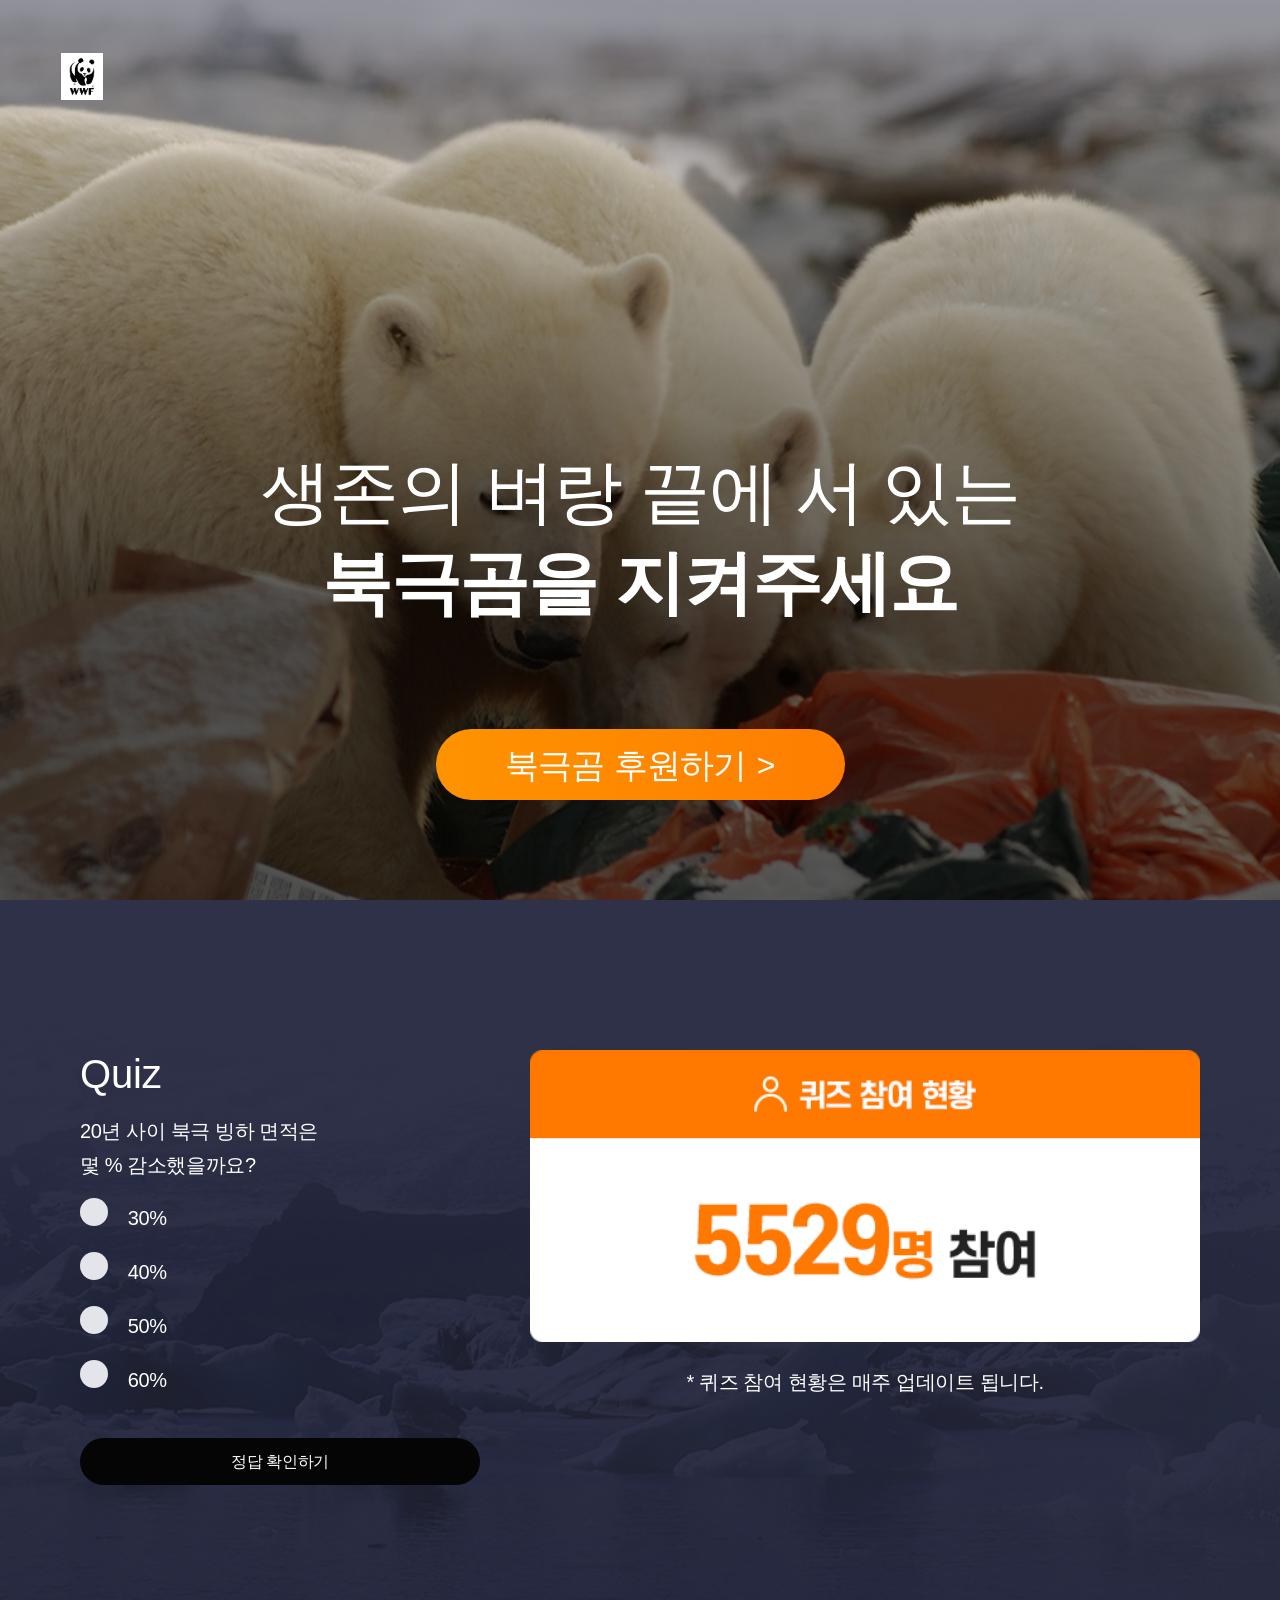
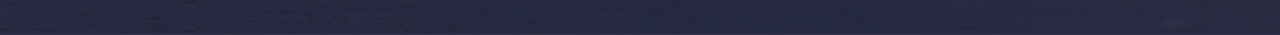
==== index.html @ 4795fdc3 "2행 작업중" ====
<!DOCTYPE html>
<html lang="ko">
<head>
    <meta charset="UTF-8">
    <meta name="viewport" content="width=device-width, initial-scale=1.0">
    <meta name="description" content="">
    <meta name="keywords" content="">
    <title>WWF | 북극곰 보호 캠페인</title>
    <link rel="shortcut icon" href="./images/polar-bear.png" type="image/x-icon">
    <link rel="stylesheet" href="./styles/reset.css">
    <link rel="stylesheet" href="./styles/common.css">
    <link rel="stylesheet" href="./styles/index.css">
    <link rel="stylesheet" href="./styles/responsive.css">
</head>
<body>
    <div id="wrap">
        <!-- 1행 캠페인 표지 -->
        <section class="container intro">
            <p class="logo"><img src="./images/logo.jpg" alt="wwf"></p>
            <h1><span>생존의 벼랑 끝에 서 있는</span><span>북극곰을 지켜주세요</span></h1>
            <a href="#" class="sponsor_btn"><em>북극곰 후원하기</em><!-- a::after --></a>
        </section>
        <!-- 2행 퀴즈 -->
        <div class="container quiz_bg">
            <section class="contents quiz">
                <div class="quiz_list">
                    <h1>Quiz</h1>
                    <h2><span>20년 사이 북극 빙하 면적은</span><span>몇 % 감소했을까요?</span></h2>
                    <form action="#" method="get" id="quiz_form">
                        <ul>
                            <li>
                                <input type="radio" name="quiz_group" id="q30" value="q30">
                                <label for="q30">30%</label>
                            </li>
                            <li>
                                <input type="radio" name="quiz_group" id="q40" value="q40">
                                <label for="q40">40%</label>
                            </li>
                            <li>
                                <input type="radio" name="quiz_group" id="q50" value="q50">
                                <label for="q50">50%</label>
                            </li>
                            <li>
                                <input type="radio" name="quiz_group" id="q60" value="q60">
                                <label for="q60">60%</label>
                            </li>
                        </ul>
                        <button type="button" class="answer_btn">정답 확인하기</button>
                    </form>
                </div>
                <div class="quiz_status">
                    <img src="./images/quiz_contents.png" alt="">
                    <p>* 퀴즈 참여 현황은 매주 업데이트 됩니다.</p>
                </div>
            </section>
        </div>
        <!-- 3행 영상 -->
        <!-- 4행 50감소 -->
        <!-- 5행 인류재앙 -->
        <!-- 6행 빙하위기 -->
        <!-- 7행 wwf단체소개 -->
        <!-- 8행 활동내역 -->
        <!-- 9행 선물정보 -->
        <!-- 10행 안내 -->
    </div>
</body>
</html>
---- styles/common.css ----
/* 공통 common.css */
#wrap {}
#wrap * {transition:all 0.3s;}
#wrap .container {min-width:320px;}
#wrap .container .contents {max-width: 1250px; margin:0 auto;}
/* mobile design - .sponsor_btn */
#wrap .container .sponsor_btn {
    width:164px; height: 41px;
    margin: 0 auto;
    border-radius: 37.5px;
    background: linear-gradient(90deg,#FE9300,#FF7300,#ffef0e);
    background-size: 300%, 100%;
    display: flex; flex-flow: row nowrap;
    gap:10px;
    justify-content: center; align-items: center;
    transition: background-position 0.5s;
}
#wrap .container .sponsor_btn:hover {
    background-position-x: -50%;
}
#wrap .container .sponsor_btn::after {
    content:'>'; display: block;
    color:#fff; font-size:0.75rem;
    transition: font-weight 0.5s, color 0.5s;
}
#wrap .container .sponsor_btn em {
    color:#fff; font-weight: 500;
    transition: color 0.3s;
}
#wrap .container .sponsor_btn:hover::after {
    color:#000;
    font-weight: 600;
    animation:x4 0.4s linear alternate infinite;
}
#wrap .container .sponsor_btn:hover em {color:#000;}
@keyframes x4 {
    0% {transform: translateX(0);}
    100% {transform: translateX(4px);}
}
---- styles/index.css ----
/* ====================================== 1행 캠페인 표지(m) */
#wrap .intro {
    /* 북극곰 배경 bg1.png */
    /* background:url(../images/bg1.png); */
    padding:100px 15px;
    background-image: url(../images/bg1.png);
    background-size: auto 130%;
    background-position: center bottom;
    position: relative;
    /* 배경이미지 속성 사용 시 다른 background-로 시작하는 배경추가속성도 생각 */
}
#wrap .intro > * {position: relative; z-index:100;}
#wrap .intro::after {
    content:''; display: block;
    background: linear-gradient(transparent,#000 69%);
    opacity: 0.6;
    /* 겹침효과 */
    width:100%; height:100%;
    position: absolute; left:0; top:0;
    z-index:90;
}
#wrap .intro .logo {
    width:24px; /* w,h 중 한가지값만 설정 (나머지는 자동비율) */
    position: fixed; left: 21px; top: 18px;
}
#wrap .intro .logo img {width:100%;} /* 이미지 w100%설정, 부모크기, 위치 따라 작성 */
#wrap .intro h1 {text-align: center; margin-bottom: 50px;}
#wrap .intro h1 span {
    display: block;
    font-size:1.88rem; font-weight: 600;
    line-height: 130%;
    color:#fff;
}
#wrap .intro h1 span:nth-child(1) {}
#wrap .intro h1 span:nth-child(2) {}
#wrap .intro .sponsor_btn {}
/* ====================================== 2행 퀴즈 */
#wrap .quiz_bg {
    background-image:url(../images/quiz_bg.png);
    background-size: cover; background-position: center;
    padding: 70px;}
#wrap .quiz_bg .quiz {
    display: flex; flex-flow: column nowrap; /* t, d column -> row */
    gap:50px;
}
#wrap .quiz_bg .quiz .quiz_list {}
#wrap .quiz_bg .quiz .quiz_list > * {margin-bottom: 16px;}
#wrap .quiz_bg .quiz .quiz_list h1 {
    line-height: 1.2;
    font-size: 1.5rem;
    letter-spacing: -0.01rem;
    font-weight: 500;
    color:#fff;
    font-family: 'Noto Sans KR', sans-serif; /* 단독 글꼴일 경우 */
}
#wrap .quiz_bg .quiz .quiz_list h2 {}
#wrap .quiz_bg .quiz .quiz_list h2 span {display: block;color:#fff;line-height: 1.7;}
#wrap .quiz_bg .quiz .quiz_list h2 span:nth-child(1) {}
#wrap .quiz_bg .quiz .quiz_list h2 span:nth-child(2) {}
#wrap .quiz_bg .quiz .quiz_list #quiz_form {/* background-color: yellowgreen; */ margin:0;}
#wrap .quiz_bg .quiz .quiz_list #quiz_form ul {margin-bottom: 16px;}
#wrap .quiz_bg .quiz .quiz_list #quiz_form ul li {margin-bottom: 16px; position: relative; }
#wrap .quiz_bg .quiz .quiz_list #quiz_form ul li:last-child {margin:0;}
#wrap .quiz_bg .quiz .quiz_list #quiz_form ul li input {display: none;}
#wrap .quiz_bg .quiz .quiz_list #quiz_form ul li input:checked + label {
    background-image: url(../images/chk_on.svg);
}
#wrap .quiz_bg .quiz .quiz_list #quiz_form ul li label {
    color:#fff; font-size: 0.88rem;
    background-image: url(../images/chk_off.svg);
    background-size: 16px; background-repeat: no-repeat;
    padding-left: 47.75px;
}
#wrap .quiz_bg .quiz .quiz_list #quiz_form ul li:hover label {color:#ff7300;}
#wrap .quiz_bg .quiz .quiz_list #quiz_form ul li:hover::after {
    content: ''; display: block; position:absolute; left:0; bottom:-8px;
    width:50%; height:2px; background: linear-gradient(90deg, #ff7300, transparent);
}
#wrap .quiz_bg .quiz .quiz_list #quiz_form .answer_btn {
    background: #050505;
    width:100%; height:47px;
    border-radius: 50px;
    padding: 10px 0;
    color:#fff;line-height: 1.7;
    transition: background 0.5s;
}
#wrap .quiz_bg .quiz .quiz_list #quiz_form .answer_btn:hover {
    background: #8a1e1e;
}
#wrap .quiz_bg .quiz .quiz_status {}
#wrap .quiz_bg .quiz .quiz_status img {width:100%;}
#wrap .quiz_bg .quiz .quiz_status p {color:#fff;line-height: 1.7;font-size: 1.25rem; text-align: center; margin: 20px 0 0;}
---- styles/responsive.css ----
/* 반응형조건 responsive */
/* m(320~) -> t(1024~) -> d(1250~) */
@media screen and (min-width:550px) {
    /* ---------------------------------------------- 2행 퀴즈 */
    #wrap .quiz_bg .quiz {flex-flow: row nowrap;}
    /* #wrap .quiz_bg .quiz > * {flex:1;} */
    #wrap .quiz_bg .quiz .quiz_list {width:200px;}
    #wrap .quiz_bg .quiz .quiz_status {flex:1;}
    #wrap .quiz_bg .quiz .quiz_list h2 span {display: inline-block;}
    #wrap .quiz_bg .quiz .quiz_list h2 span:nth-child(1) {margin-right: 7px;}
}
@media screen and (min-width:860px) {
    #wrap .intro {padding: 300px 0 100px;}
} /* 860~1023 */

@media screen and (min-width:1024px) {
    #wrap .intro {padding: 410px 0 100px;}
    #wrap .intro .logo {width:32px; left:36px; top:30px;}
    #wrap .intro h1 {margin-bottom: 100px;}
    #wrap .intro h1 span {font-size: 3.13rem;}
    #wrap .container .sponsor_btn {width:238px; height: 60px;}
    #wrap .container .sponsor_btn em {font-size: 1.38rem;}
    #wrap .container .sponsor_btn::after {font-size:1rem;}
    /* ---------------------------------------------- 2행 퀴즈 */
    #wrap .quiz_bg .quiz .quiz_list {width:400px;}
    #wrap .quiz_bg {padding:150px 80px;}
    #wrap .quiz_bg .quiz .quiz_list h1 {font-size: 2.5rem;}
    #wrap .quiz_bg .quiz .quiz_list h2 span {font-size: 1.25rem;}
    #wrap .quiz_bg .quiz .quiz_list #quiz_form ul {margin:0 0 37.83px;}
    #wrap .quiz_bg .quiz .quiz_list #quiz_form ul li {margin-bottom: 14px;}
    #wrap .quiz_bg .quiz .quiz_list #quiz_form ul li label {font-size: 1.25rem; background-size: 28px; display: block; line-height: 2;}
} /* 1024~1250 */
@media screen and (min-width:1250px) {
    #wrap .intro {padding:447px 0 100px;}
    #wrap .intro .logo {width:42px; left:61px; top:53px;}
    #wrap .intro h1 span {font-size: 4.38rem;}
    #wrap .intro h1 span:nth-child(1) {font-weight: 400;}
    #wrap .intro h1 span:nth-child(2) {font-weight: 700;}
    #wrap .container .sponsor_btn {width:409px; height: 71px;}
    #wrap .container .sponsor_btn em {font-size: 2.13rem;}
    #wrap .container .sponsor_btn::after {font-size:2rem;}
        /* ---------------------------------------------- 2행 퀴즈 */
}
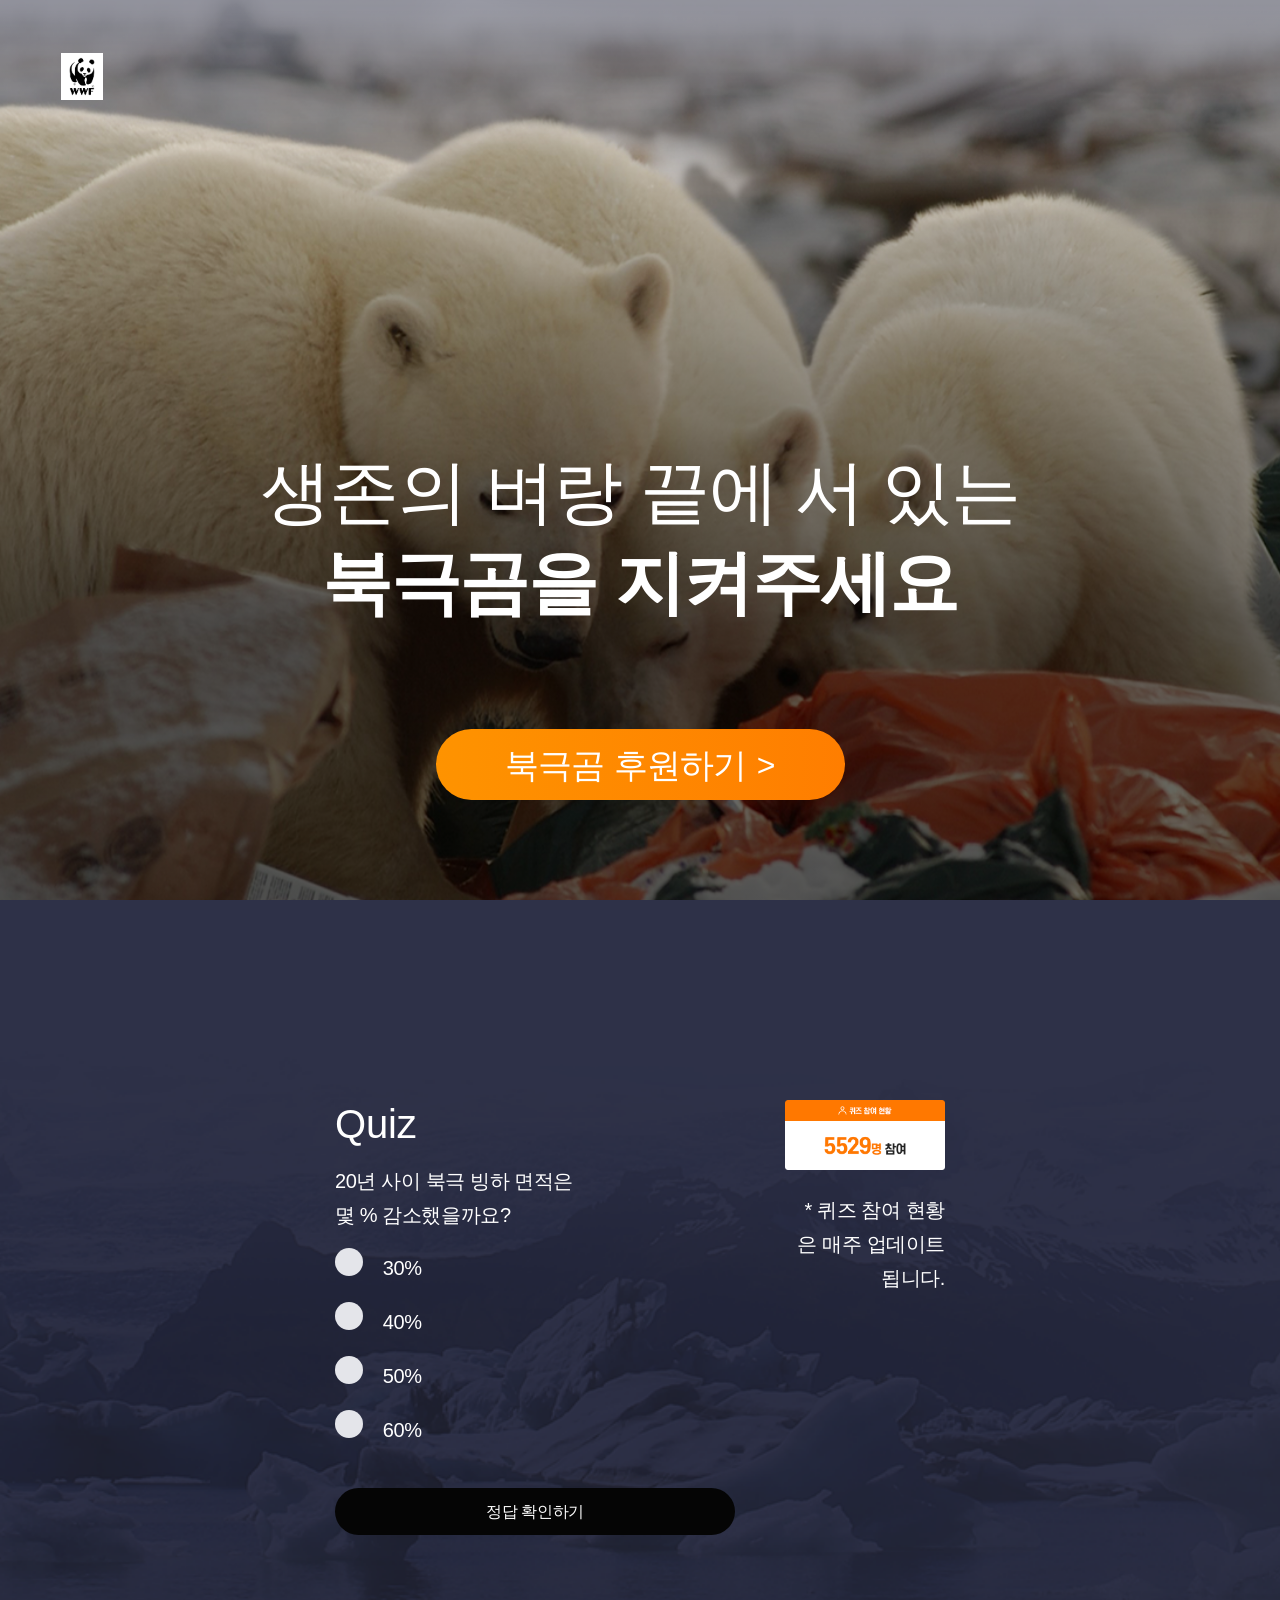
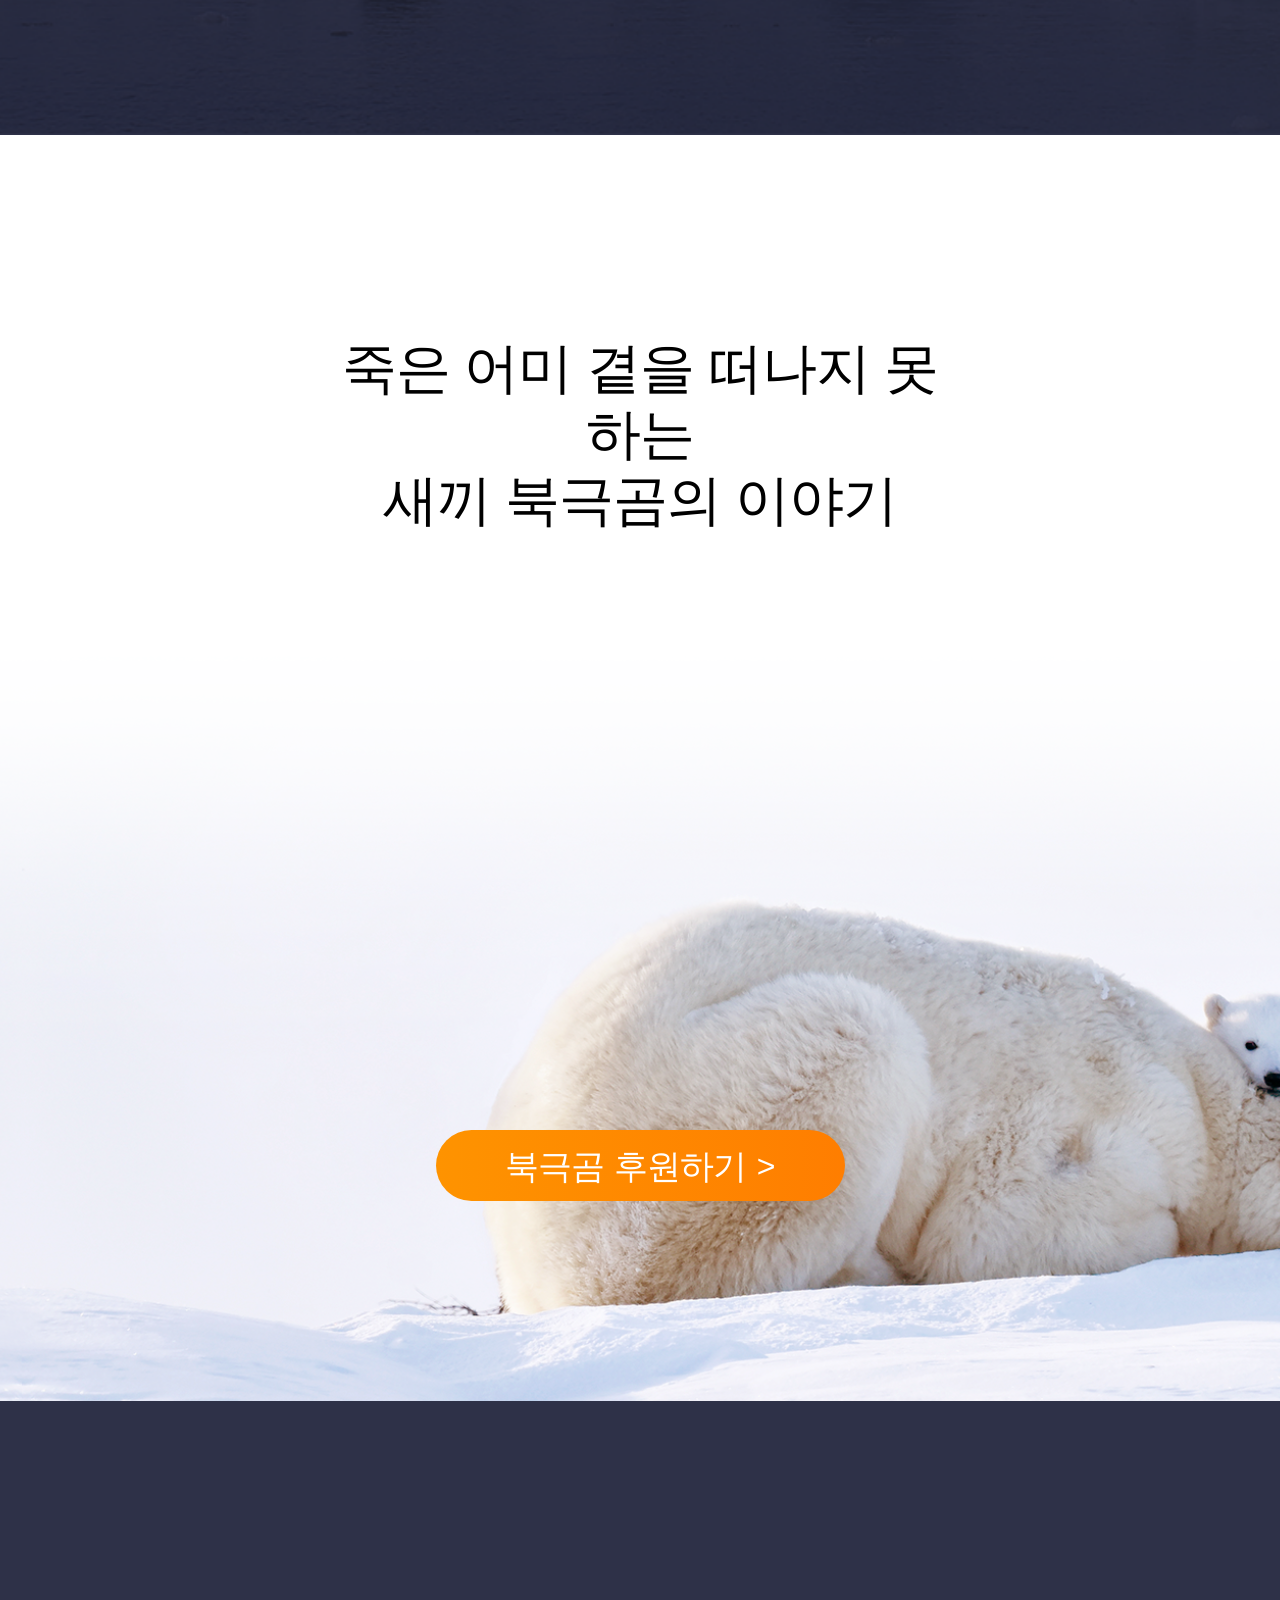
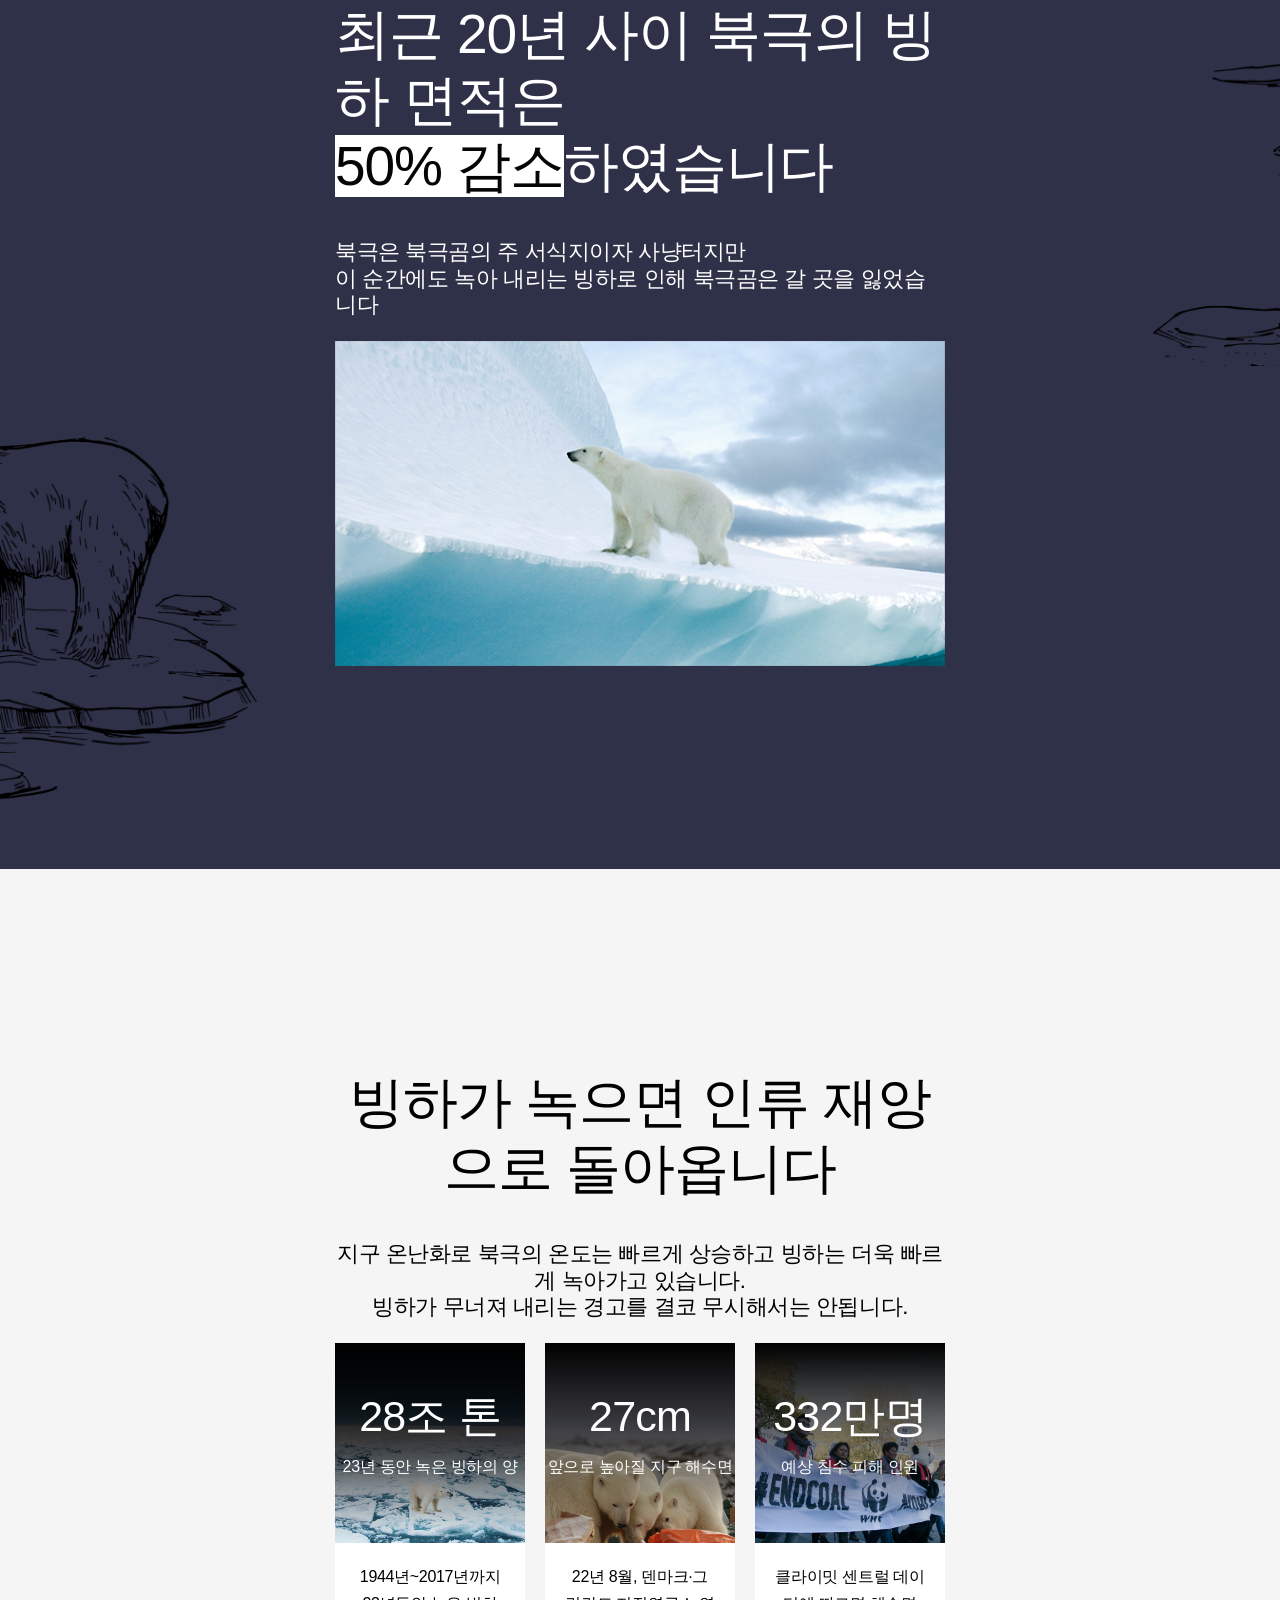
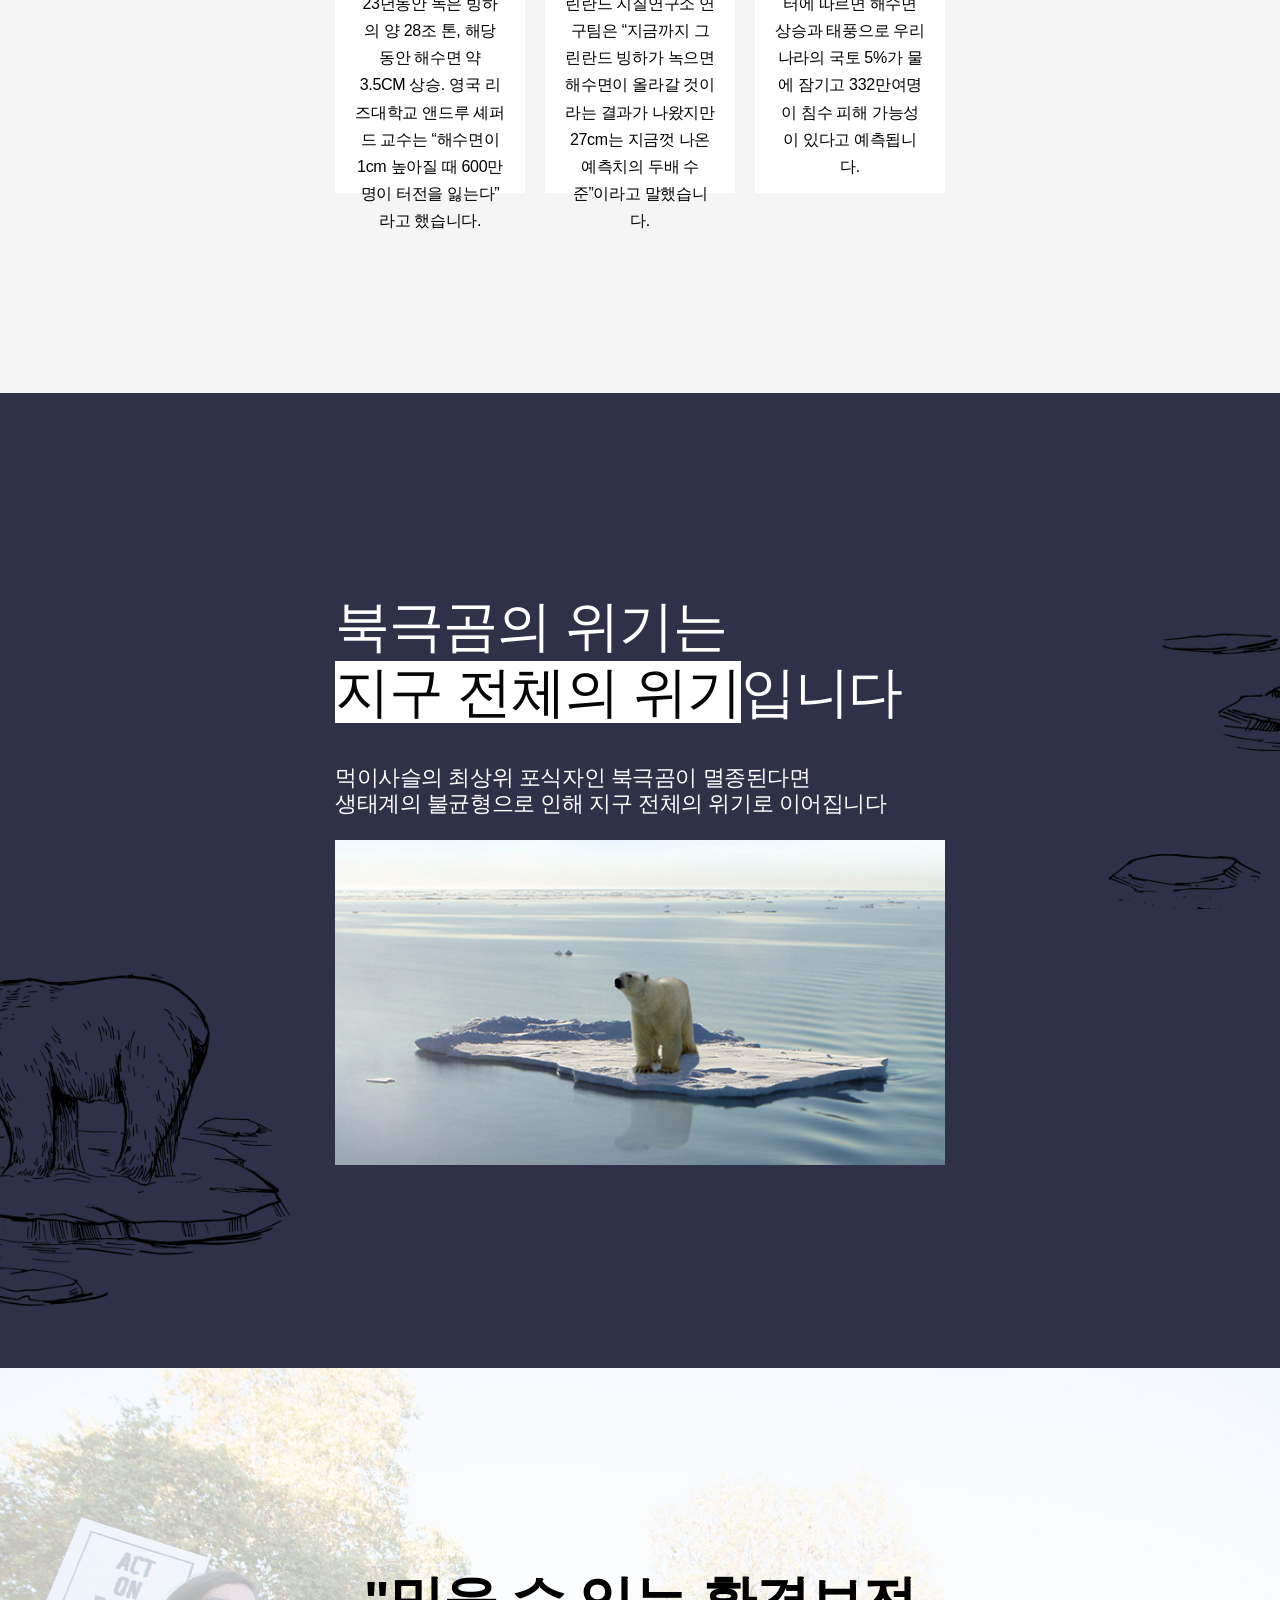
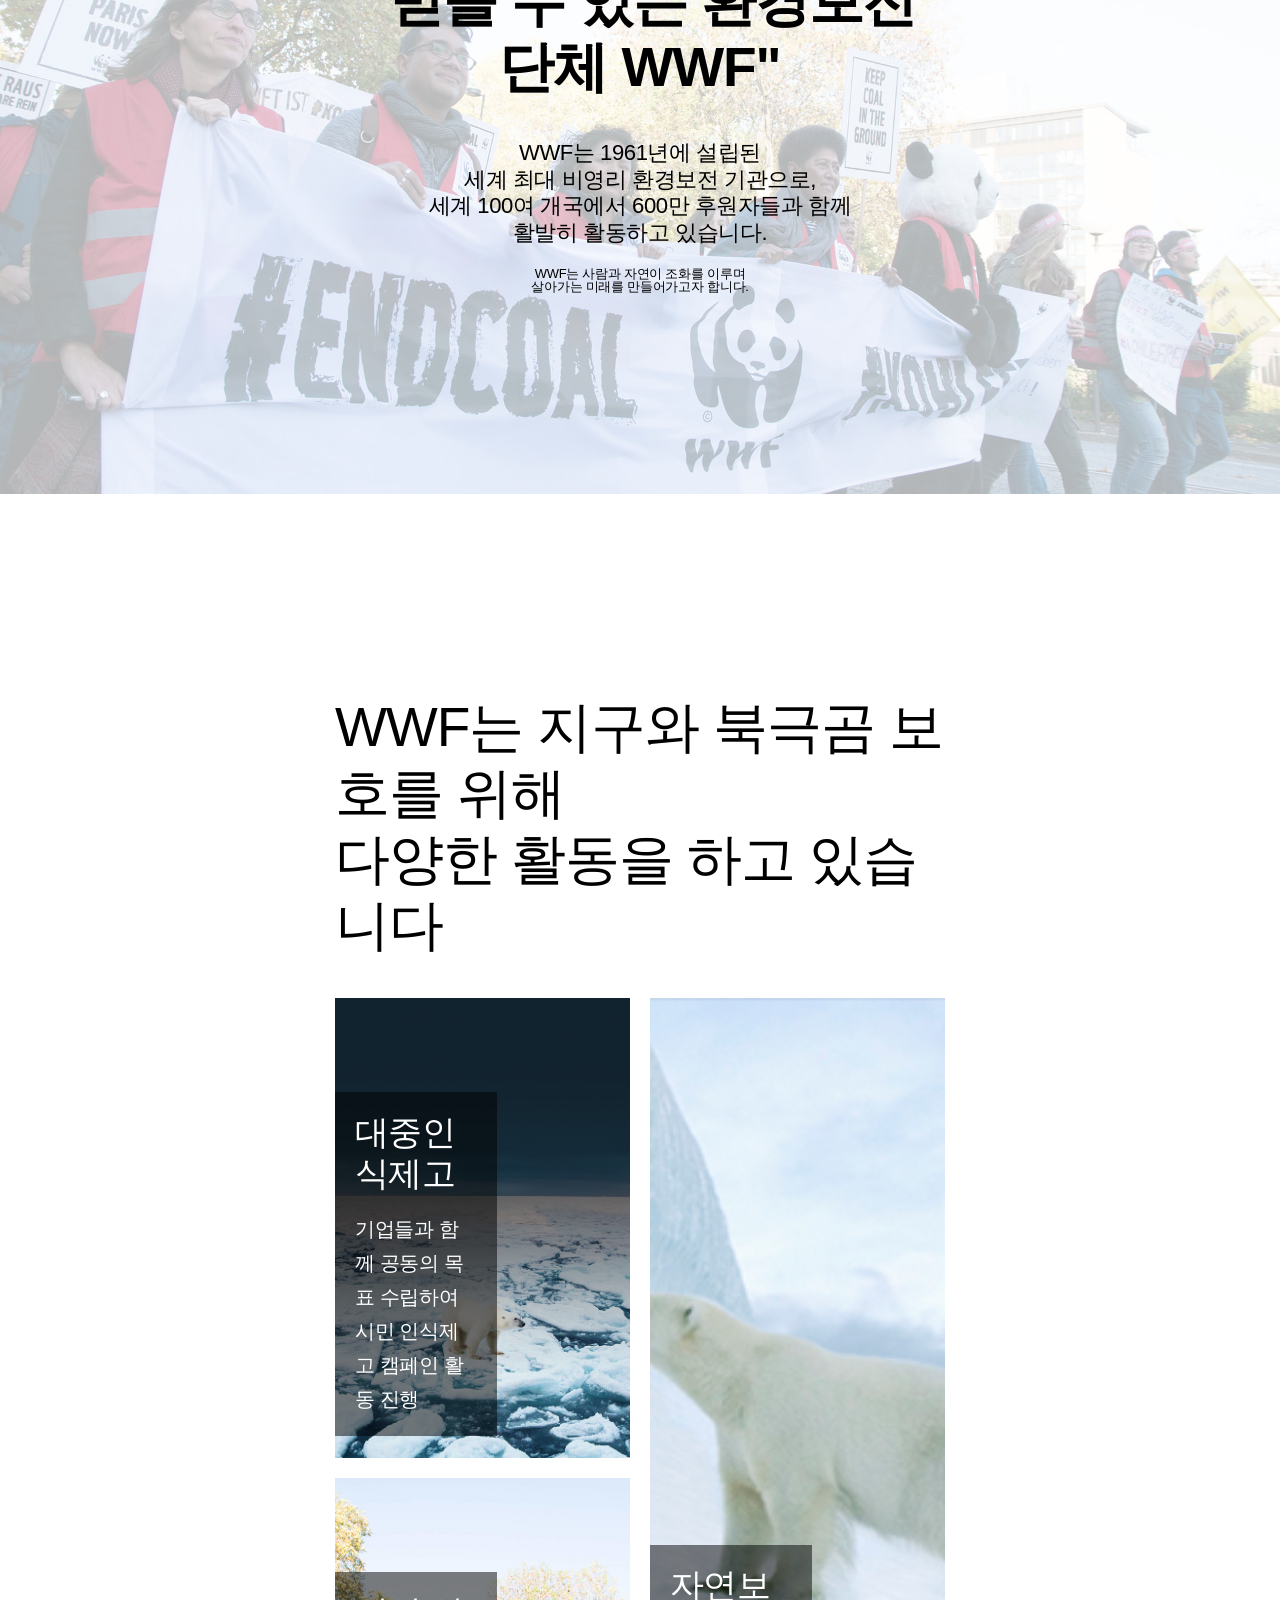
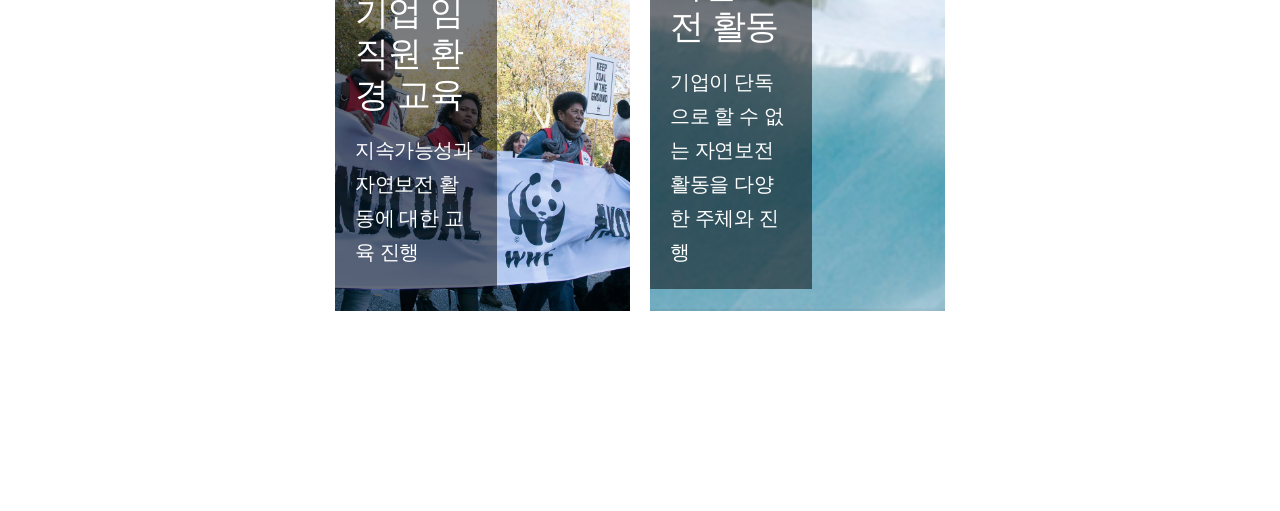
==== commit f7206f02: "8행까지 작업" ====
--- a/index.html
+++ b/index.html
@@ -55,11 +55,101 @@
             </section>
         </div>
         <!-- 3행 영상 -->
+        <div class="container video_bg">
+            <div class="contents video">
+                <h1>죽은 어미 곁을 떠나지 못하는<br>새끼 북극곰의 이야기</h1>
+                <iframe src="https://www.youtube.com/embed/u9V5MBqhLRc" title="기후변화를 막고 녹아내리는 북극에서 북극곰을 지켜주세요!" frameborder="0" allow="accelerometer; autoplay; clipboard-write; encrypted-media; gyroscope; picture-in-picture; web-share" referrerpolicy="strict-origin-when-cross-origin" allowfullscreen></iframe>
+                <a href="#" class="sponsor_btn"><em>북극곰 후원하기</em></a>
+
+            </div>
+        </div>
         <!-- 4행 50감소 -->
+        <div class="container reduction_bg">
+            <div class="contents reduction">
+                <h1>최근 20년 사이 북극의 빙하 면적은<br><span class="highlight">50% 감소</span>하였습니다</h1>
+                <p>북극은 북극곰의 주 서식지이자 사냥터지만<br>이 순간에도 녹아 내리는 빙하로 인해 북극곰은 갈 곳을 잃었습니다</p>
+                <p><img src="./images/reduction_50.png" alt=""></p>
+            </div>
+        </div>
         <!-- 5행 인류재앙 -->
+        <div class="container humanity_bg">
+            <div class="contents humanity">
+                <h1>빙하가 녹으면 인류 재앙으로 돌아옵니다</h1>
+                <p>지구 온난화로 북극의 온도는 빠르게 상승하고 빙하는 더욱 빠르게 녹아가고 있습니다.<br>빙하가 무너져 내리는 경고를 결코 무시해서는 안됩니다.</p>
+                <ul class="list">
+                    <li>
+                        <dl>
+                            <dt>28조 톤</dt>
+                            <dd>23년 동안 녹은 빙하의 양</dd>
+                        </dl>
+                        <div class="txt">
+                            <p>1944년~2017년까지 23년동안 녹은 빙하의 양 28조 톤, 해당 동안 해수면 약 3.5CM 상승. 영국 리즈대학교 앤드루 셰퍼드 교수는 “해수면이 1cm 높아질 때 600만명이 터전을 잃는다” 라고 했습니다.</p>
+                        </div>
+                    </li>
+                    <li>
+                        <dl>
+                            <dt>27cm</dt>
+                            <dd>앞으로 높아질 지구 해수면</dd>
+                        </dl>
+                        <div class="txt">
+                            <p>22년 8월, 덴마크·그린란드 지질연구소 연구팀은 “지금까지 그린란드 빙하가 녹으면 해수면이 올라갈 것이라는 결과가 나왔지만 27cm는 지금껏 나온 예측치의 두배 수준”이라고 말했습니다.</p>
+                        </div>
+                    </li>
+                    <li>
+                        <dl>
+                            <dt>332만명</dt>
+                            <dd>예상 침수 피해 인원</dd>
+                        </dl>
+                        <div class="txt">
+                            <p>클라이밋 센트럴 데이터에 따르면 해수면 상승과 태풍으로 우리나라의 국토 5%가 물에 잠기고 332만여명이 침수 피해 가능성이 있다고 예측됩니다.</p>
+                        </div>
+                    </li>
+                </ul>
+            </div>
+        </div>
         <!-- 6행 빙하위기 -->
+        <div class="container crisis_bg">
+            <div class="contents crisis">
+                <h1>북극곰의 위기는<br><span class="highlight">지구 전체의 위기</span>입니다</h1>
+                <p>먹이사슬의 최상위 포식자인 북극곰이 멸종된다면<br>생태계의 불균형으로 인해 지구 전체의 위기로 이어집니다</p>
+                <p><img src="./images/bg2.png" alt=""></p>
+            </div>
+        </div>
         <!-- 7행 wwf단체소개 -->
+        <div class="container wwf_bg">
+            <div class="contents wwf">
+                <h1>"믿을 수 있는 환경보전 단체 WWF"</h1>
+                <p>WWF는 1961년에 설립된<br>세계 최대 비영리 환경보전 기관으로,<br>세계 100여 개국에서 600만 후원자들과 함께<br>활발히 활동하고 있습니다.</p>
+                <p>WWF는 사람과 자연이 조화를 이루며<br>살아가는 미래를 만들어가고자 합니다.</p>
+            </div>
+        </div>
         <!-- 8행 활동내역 -->
+        <div class="container activity_bg">
+            <div class="contents activity">
+                <h1>WWF는 지구와 북극곰 보호를 위해<br>다양한 활동을 하고 있습니다</h1>
+                <ul class="details">
+                    <li>
+                        <dl class="txt">
+                            <dt>대중인식제고</dt>
+                            <dd>기업들과 함께 공동의 목표 수립하여 시민 인식제고 캠페인 활동 진행</dd>
+                        </dl>
+                    </li>
+                    <li>
+                        <dl class="txt">
+                            <dt>기업 임직원 환경 교육</dt>
+                            <dd>지속가능성과 자연보전 활동에 대한 교육 진행</dd>
+                        </dl>
+                    </li>
+                    <li>
+                        <dl class="txt">
+                            <dt>자연보전 활동</dt>
+                            <dd>기업이 단독으로 할 수 없는 자연보전 활동을 다양한 주체와 진행</dd>
+                        </dl>
+                    </li>
+                </ul>
+            </div>
+        </div>
+
         <!-- 9행 선물정보 -->
         <!-- 10행 안내 -->
     </div>
--- a/styles/common.css
+++ b/styles/common.css
@@ -1,8 +1,23 @@
 /* 공통 common.css */
 #wrap {}
 #wrap * {transition:all 0.3s;}
-#wrap .container {min-width:320px;}
+#wrap .container {
+    min-width:320px;
+    background-size: cover; background-position: center;
+    padding: 70px 15px;
+}
 #wrap .container .contents {max-width: 1250px; margin:0 auto;}
+#wrap .container .contents h1 {
+    font-size: 1.38rem; font-weight: 500;
+    line-height: 1.2; margin: 0 0 40px;
+}
+#wrap .container .contents h1 .highlight {
+    color:#050505; background-color: #fff;font-weight: 500;
+}
+#wrap .container .contents h1+p {
+    font-size: 0.81rem;
+    line-height: 1.7; margin: 0 0 22px;
+}
 /* mobile design - .sponsor_btn */
 #wrap .container .sponsor_btn {
     width:164px; height: 41px;
--- a/styles/index.css
+++ b/styles/index.css
@@ -1,7 +1,6 @@
 /* ====================================== 1행 캠페인 표지(m) */
 #wrap .intro {
     /* 북극곰 배경 bg1.png */
-    /* background:url(../images/bg1.png); */
     padding:100px 15px;
     background-image: url(../images/bg1.png);
     background-size: auto 130%;
@@ -21,7 +20,7 @@
 }
 #wrap .intro .logo {
     width:24px; /* w,h 중 한가지값만 설정 (나머지는 자동비율) */
-    position: fixed; left: 21px; top: 18px;
+    position: absolute; left: 21px; top: 18px;
 }
 #wrap .intro .logo img {width:100%;} /* 이미지 w100%설정, 부모크기, 위치 따라 작성 */
 #wrap .intro h1 {text-align: center; margin-bottom: 50px;}
@@ -37,8 +36,8 @@
 /* ====================================== 2행 퀴즈 */
 #wrap .quiz_bg {
     background-image:url(../images/quiz_bg.png);
-    background-size: cover; background-position: center;
-    padding: 70px;}
+    padding: 70px;
+}
 #wrap .quiz_bg .quiz {
     display: flex; flex-flow: column nowrap; /* t, d column -> row */
     gap:50px;
@@ -89,4 +88,98 @@
 }
 #wrap .quiz_bg .quiz .quiz_status {}
 #wrap .quiz_bg .quiz .quiz_status img {width:100%;}
-#wrap .quiz_bg .quiz .quiz_status p {color:#fff;line-height: 1.7;font-size: 1.25rem; text-align: center; margin: 20px 0 0;}+#wrap .quiz_bg .quiz .quiz_status p {color:#fff;line-height: 1.7;font-size: 1.25rem; text-align: right; margin: 20px 0 0;}
+/* =============================================================== 3 */
+#wrap .video_bg {
+    background-image: url(../images/video_bg.png);
+    padding: 50px 15px;
+}
+#wrap .video h1 {text-align: center;}
+#wrap .video iframe {width: 100%; margin: 0 0 40px;}
+
+/* =============================================================== 4 */
+#wrap .reduction_bg {
+    background-image: url(../images/reduction_50_bg.png);
+}
+#wrap .reduction h1 {color:#fff;}
+#wrap .reduction h1+p {color:#fff;}
+#wrap .reduction p img {width:100%;}
+/* =============================================================== 5 */
+#wrap .humanity_bg {
+    background-color: #f5f5f5;
+}
+#wrap .humanity h1 {text-align: center;}
+#wrap .humanity h1+p {text-align: center;}
+#wrap .humanity .list {
+    display: flex; flex-flow: column nowrap; gap:20px;
+    /* display: grid; grid-template-rows: 1fr 1fr 1fr; */
+}
+#wrap .humanity .list li {}
+#wrap .humanity .list li dl::before {
+    content: ''; display: block;
+    width: 100%; height: 100%;
+    position: absolute; left:0; top:0; z-index: 9;;
+    background:linear-gradient(#000, transparent);
+}
+#wrap .humanity .list li dl {padding: 48px 0; position: relative; background-size: cover; background-position: center; text-align: center;}
+#wrap .humanity .list li dl * {color:#fff; position: relative; z-index: 10;}
+#wrap .humanity .list li:nth-child(1) dl {background-image: url(../images/melting_28t.png);}
+#wrap .humanity .list li:nth-child(2) dl {background-image: url(../images/melting_27cm.png);}
+#wrap .humanity .list li:nth-child(3) dl {background-image: url(../images/wwf.jpg);}
+#wrap .humanity .list li dl dt {margin: 0 0 11px; font-size: 1.38rem; font-weight: 500; line-height: 1.2; }
+#wrap .humanity .list li dl dd {line-height: 1.7;}
+#wrap .humanity .list .txt {background-color: #fff;padding: 20px;}
+#wrap .humanity .list .txt p {
+    font-size: 0.81rem; line-height: 1.7; text-align: center;}
+/* =============================================================== 6 */
+#wrap .crisis_bg {background-image: url(../images/reduction_50_bg.png);}
+#wrap .crisis h1 {color:#fff;}
+#wrap .crisis h1+p {color:#fff; }
+#wrap .crisis p:last-child {}
+#wrap .crisis p img {width:100%; }
+/* =============================================================== 7 */
+#wrap .wwf_bg {background-image: url(../images/wwf.jpg); position: relative;}
+#wrap .wwf_bg::before {
+    content: ''; display: block;
+    background-color: rgba(255,255,255,0.7);
+    position: absolute; left:0; top:0; z-index: 100;
+    width: 100%; height:100%;
+}
+#wrap .wwf_bg .wwf {text-align: center;position: relative; z-index: 200;}
+#wrap .wwf_bg .wwf h1 {font-size: 1.88rem; font-weight: 700;}
+#wrap .wwf_bg .wwf p {font-size: 0.81rem;}
+/* =============================================================== 8 */
+#wrap .activity_bg {}
+#wrap .activity_bg .activity {}
+#wrap .activity_bg .activity h1 {}
+#wrap .activity_bg .activity .details {
+    display: grid; gap:20px;
+    grid-template-areas:
+        'public'
+        'corporation'
+        'nature';
+}
+#wrap .activity_bg .activity .details li {background-size: cover; background-position: center; padding: 94px 0 0;}
+#wrap .activity_bg .activity .details li:nth-child(1) {
+    grid-area:public; /* grid 2차원 정렬을 위한 자식 이름 짓기(대중) */
+    background-image: url(../images/melting_28t.png);
+}
+#wrap .activity_bg .activity .details li:nth-child(2) {
+    grid-area:corporation; /* 기업 */
+    background-image: url(../images/wwf.jpg);
+}
+#wrap .activity_bg .activity .details li:nth-child(3) {
+    grid-area:nature; /* 자연 */
+    background-image: url(../images/reduction_50.png);
+}
+#wrap .activity_bg .activity .details li .txt {background-color: rgba(0,0,0,0.5); padding:20px;}
+#wrap .activity_bg .activity .details li .txt * {color: #fff; }
+#wrap .activity_bg .activity .details li .txt dt {
+    font-size: 1.38rem; font-weight: 500;
+    line-height: 1.2; margin: 0 0 18px;
+}
+#wrap .activity_bg .activity .details li .txt dd {
+    font-size: 0.81rem;
+    line-height: 1.7; margin: 0 0 22px;
+}
+#wrap .activity_bg .activity .details li .txt dd:last-child {margin:0;}
--- a/styles/responsive.css
+++ b/styles/responsive.css
@@ -1,6 +1,10 @@
 /* 반응형조건 responsive */
 /* m(320~) -> t(1024~) -> d(1250~) */
 @media screen and (min-width:550px) {
+    #wrap .container {padding: 200px 80px;}
+    #wrap .container .contents h1 {font-size: 2rem;}
+    #wrap .container .contents h1+p {font-size: 1rem;line-height: 1.2;}
+
     /* ---------------------------------------------- 2행 퀴즈 */
     #wrap .quiz_bg .quiz {flex-flow: row nowrap;}
     /* #wrap .quiz_bg .quiz > * {flex:1;} */
@@ -8,9 +12,26 @@
     #wrap .quiz_bg .quiz .quiz_status {flex:1;}
     #wrap .quiz_bg .quiz .quiz_list h2 span {display: inline-block;}
     #wrap .quiz_bg .quiz .quiz_list h2 span:nth-child(1) {margin-right: 7px;}
+    /* =============================================== 3행 */
+    #wrap .video_bg .video h1 {margin: 0 0 70px;}
+    #wrap .video_bg .video iframe {height: 484px;}
+    /* ============================================= 5행 */
+    #wrap .humanity_bg .humanity .list {flex-flow: row nowrap;}
+    #wrap .humanity_bg .humanity .list li {flex:1;}
+    #wrap .humanity_bg .humanity .list li dl {height:200px;}
+    #wrap .humanity .list .txt {height:350px;}
+
 }
 @media screen and (min-width:860px) {
+    #wrap .container .contents h1 {font-size: 2.5rem;}
+    #wrap .container .contents h1+p {font-size: 1.38rem;line-height: 1.2;}
     #wrap .intro {padding: 300px 0 100px;}
+    /* ============================================= 5행 */
+    #wrap .humanity .list li dl dt {font-size: 2.69rem;}
+    #wrap .humanity .list .txt p {font-size: 1rem;}
+    #wrap .humanity .list .txt {height:300px;}
+
+
 } /* 860~1023 */
 
 @media screen and (min-width:1024px) {
@@ -29,8 +50,31 @@
     #wrap .quiz_bg .quiz .quiz_list #quiz_form ul {margin:0 0 37.83px;}
     #wrap .quiz_bg .quiz .quiz_list #quiz_form ul li {margin-bottom: 14px;}
     #wrap .quiz_bg .quiz .quiz_list #quiz_form ul li label {font-size: 1.25rem; background-size: 28px; display: block; line-height: 2;}
+    #wrap .humanity .list .txt {height:250px;}
+    /* ----------------------------------------------- 8행 */
+    #wrap .activity_bg .activity .details {
+        grid-template-areas:
+            'public nature'
+            'corporation nature';
+        grid-template-columns: 1fr 1fr;
+    }
+    #wrap .activity_bg .activity .details li {position: relative; padding-bottom: 22px;}
+    #wrap .activity_bg .activity .details li .txt {width:55%;}
+    #wrap .activity_bg .activity .details li:nth-child(3) .txt {position: absolute; left:0; bottom:22px;}
+    #wrap .activity_bg .activity .details li .txt dt {
+    font-size: 2.13rem; font-weight: 500;
+    line-height: 1.2;
+}
+#wrap .activity_bg .activity .details li .txt dd {
+    font-size: 1.25rem;
+    line-height: 1.7;
+}
+
 } /* 1024~1250 */
 @media screen and (min-width:1250px) {
+    #wrap .container {padding: 200px 335px;}
+    #wrap .container .contents h1 {font-size: 3.44rem;}
+    #wrap .container .contents h1+p {font-size: 1.38rem;line-height: 1.2;}
     #wrap .intro {padding:447px 0 100px;}
     #wrap .intro .logo {width:42px; left:61px; top:53px;}
     #wrap .intro h1 span {font-size: 4.38rem;}
@@ -39,5 +83,7 @@
     #wrap .container .sponsor_btn {width:409px; height: 71px;}
     #wrap .container .sponsor_btn em {font-size: 2.13rem;}
     #wrap .container .sponsor_btn::after {font-size:2rem;}
+    #wrap .humanity .list .txt {height:250px;}
+
         /* ---------------------------------------------- 2행 퀴즈 */
 }
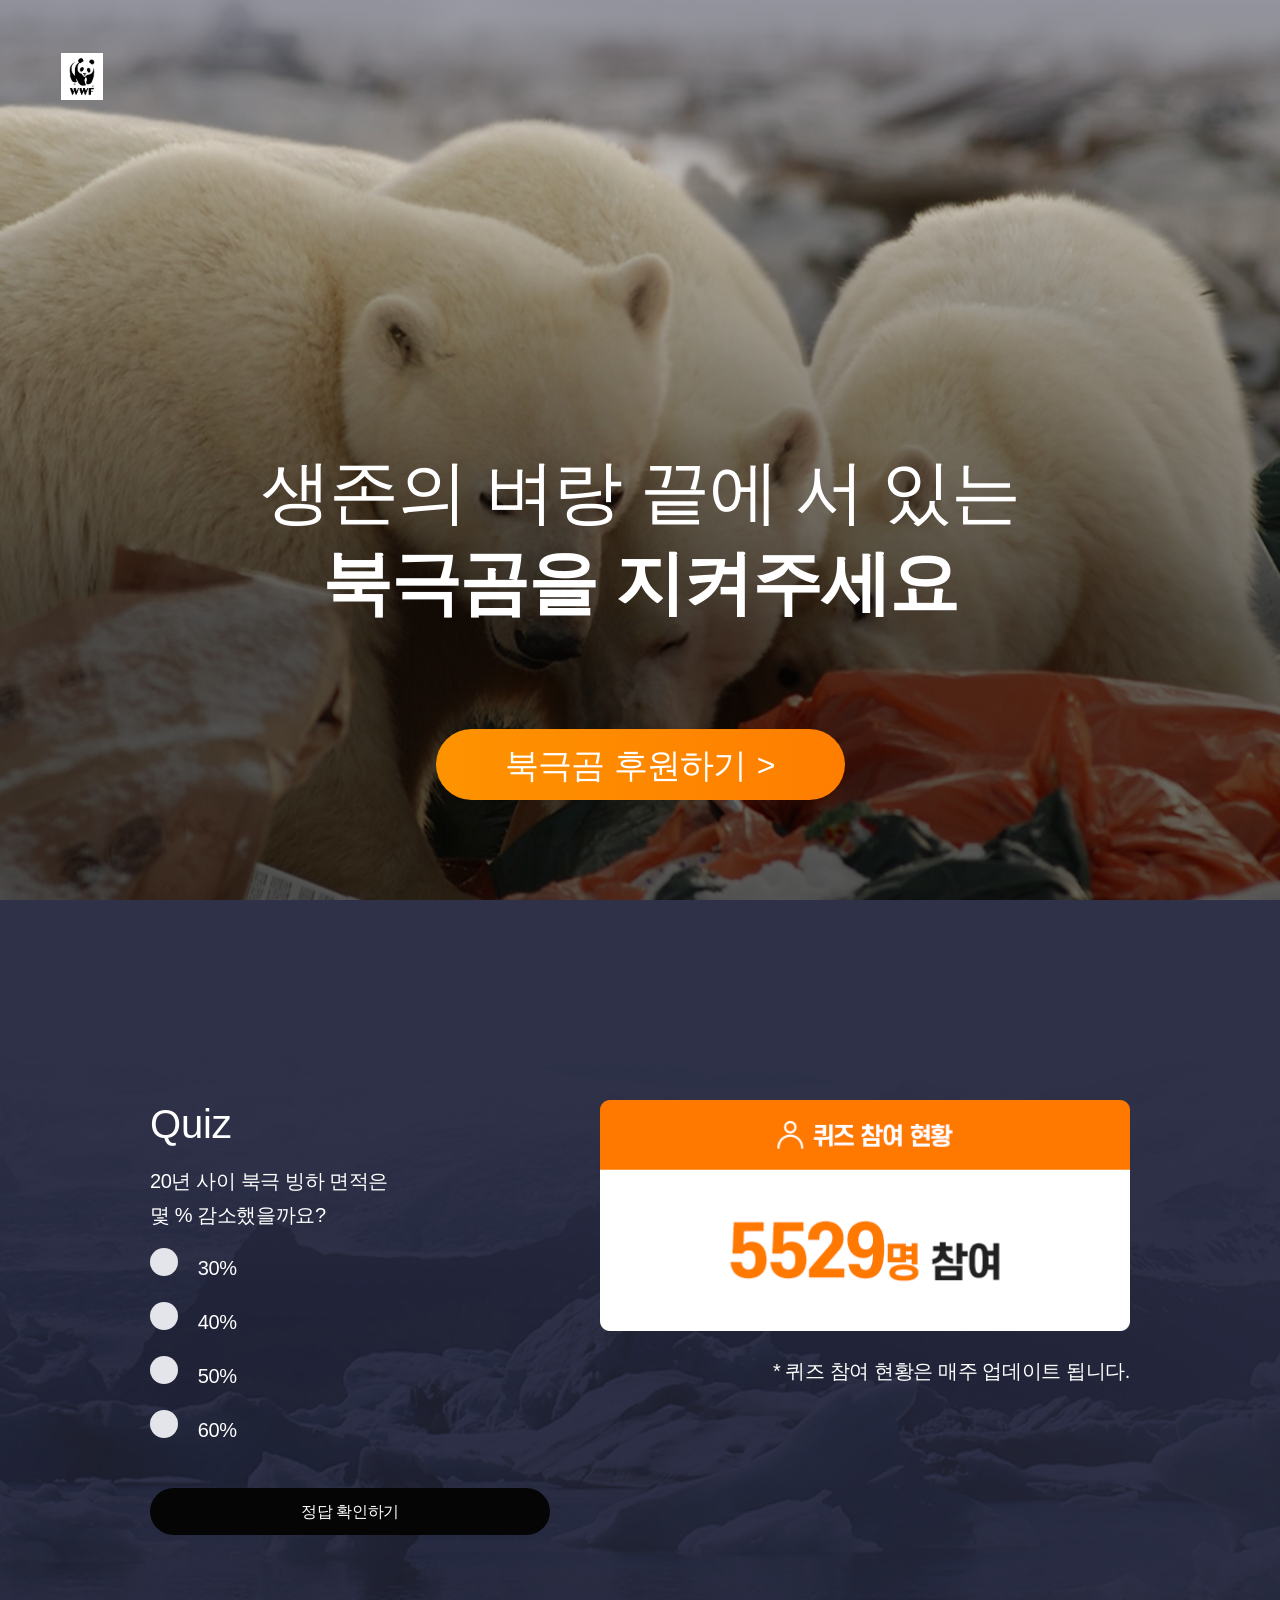
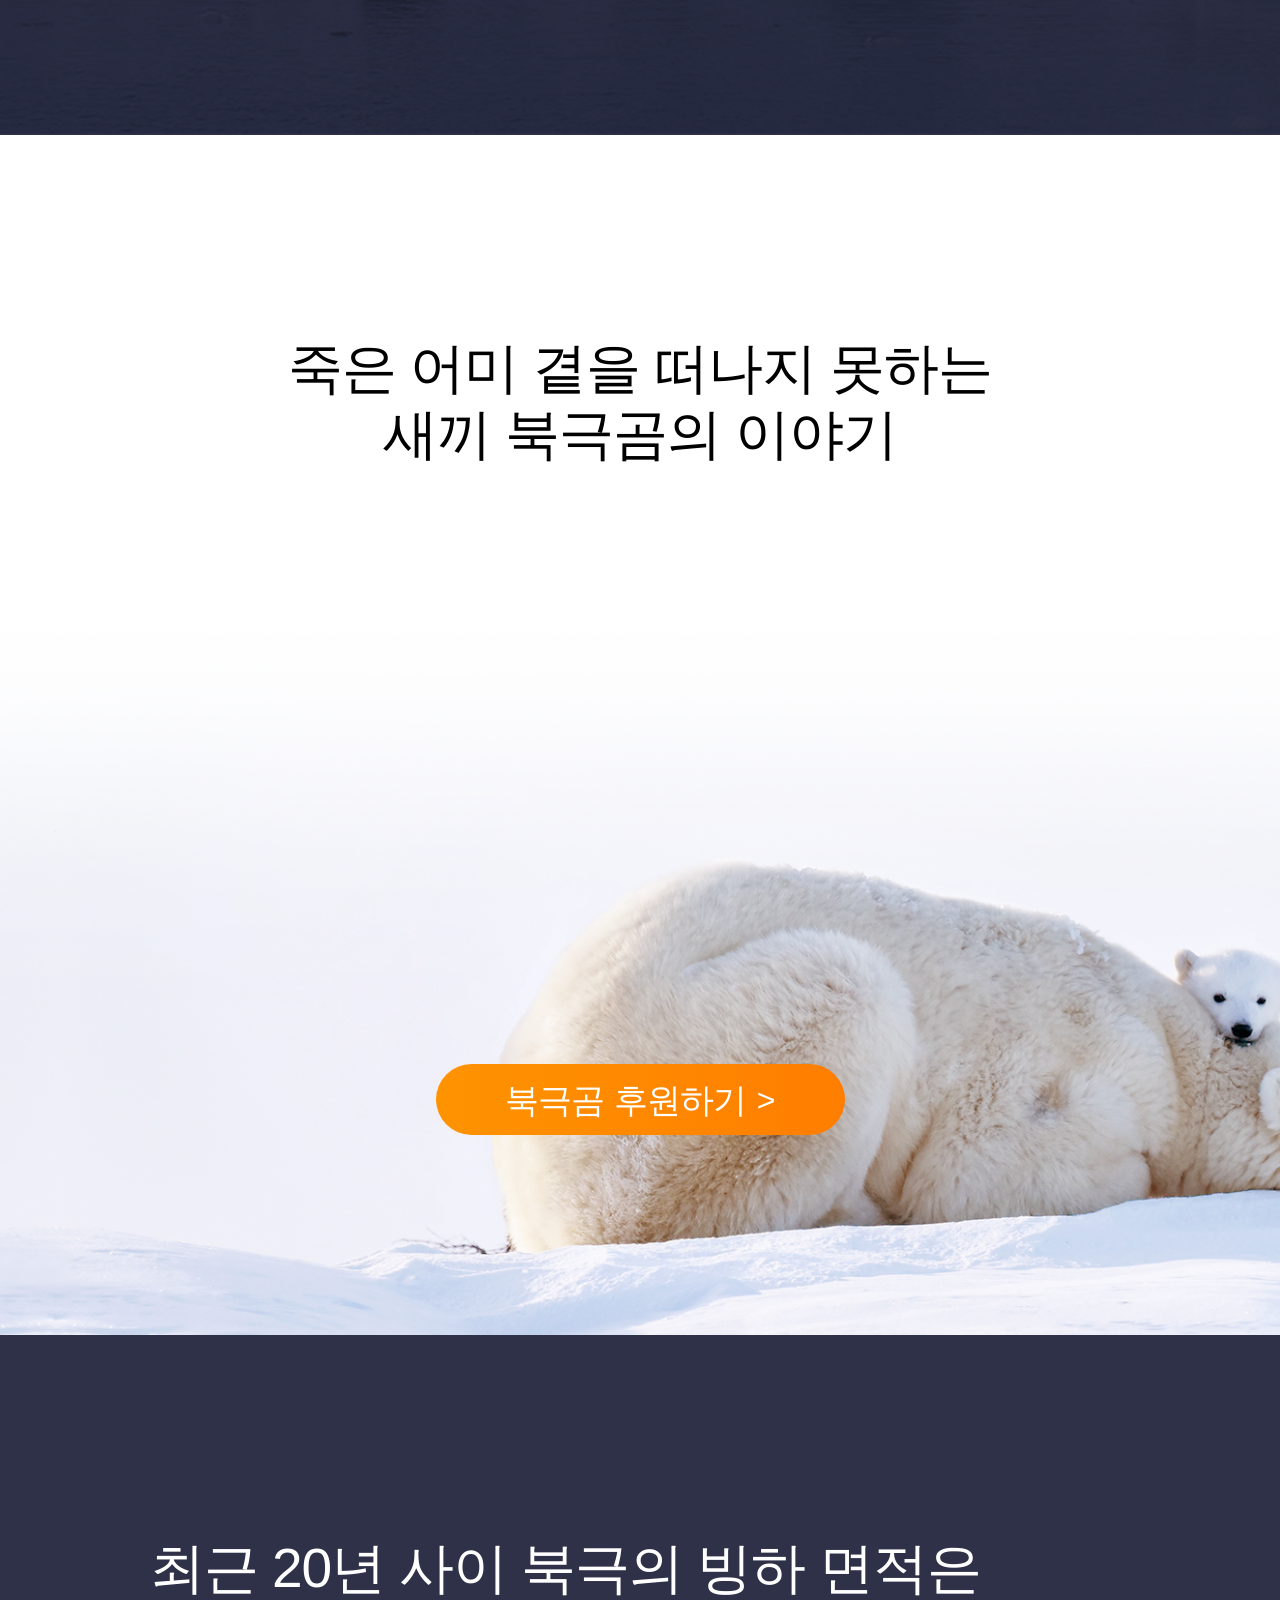
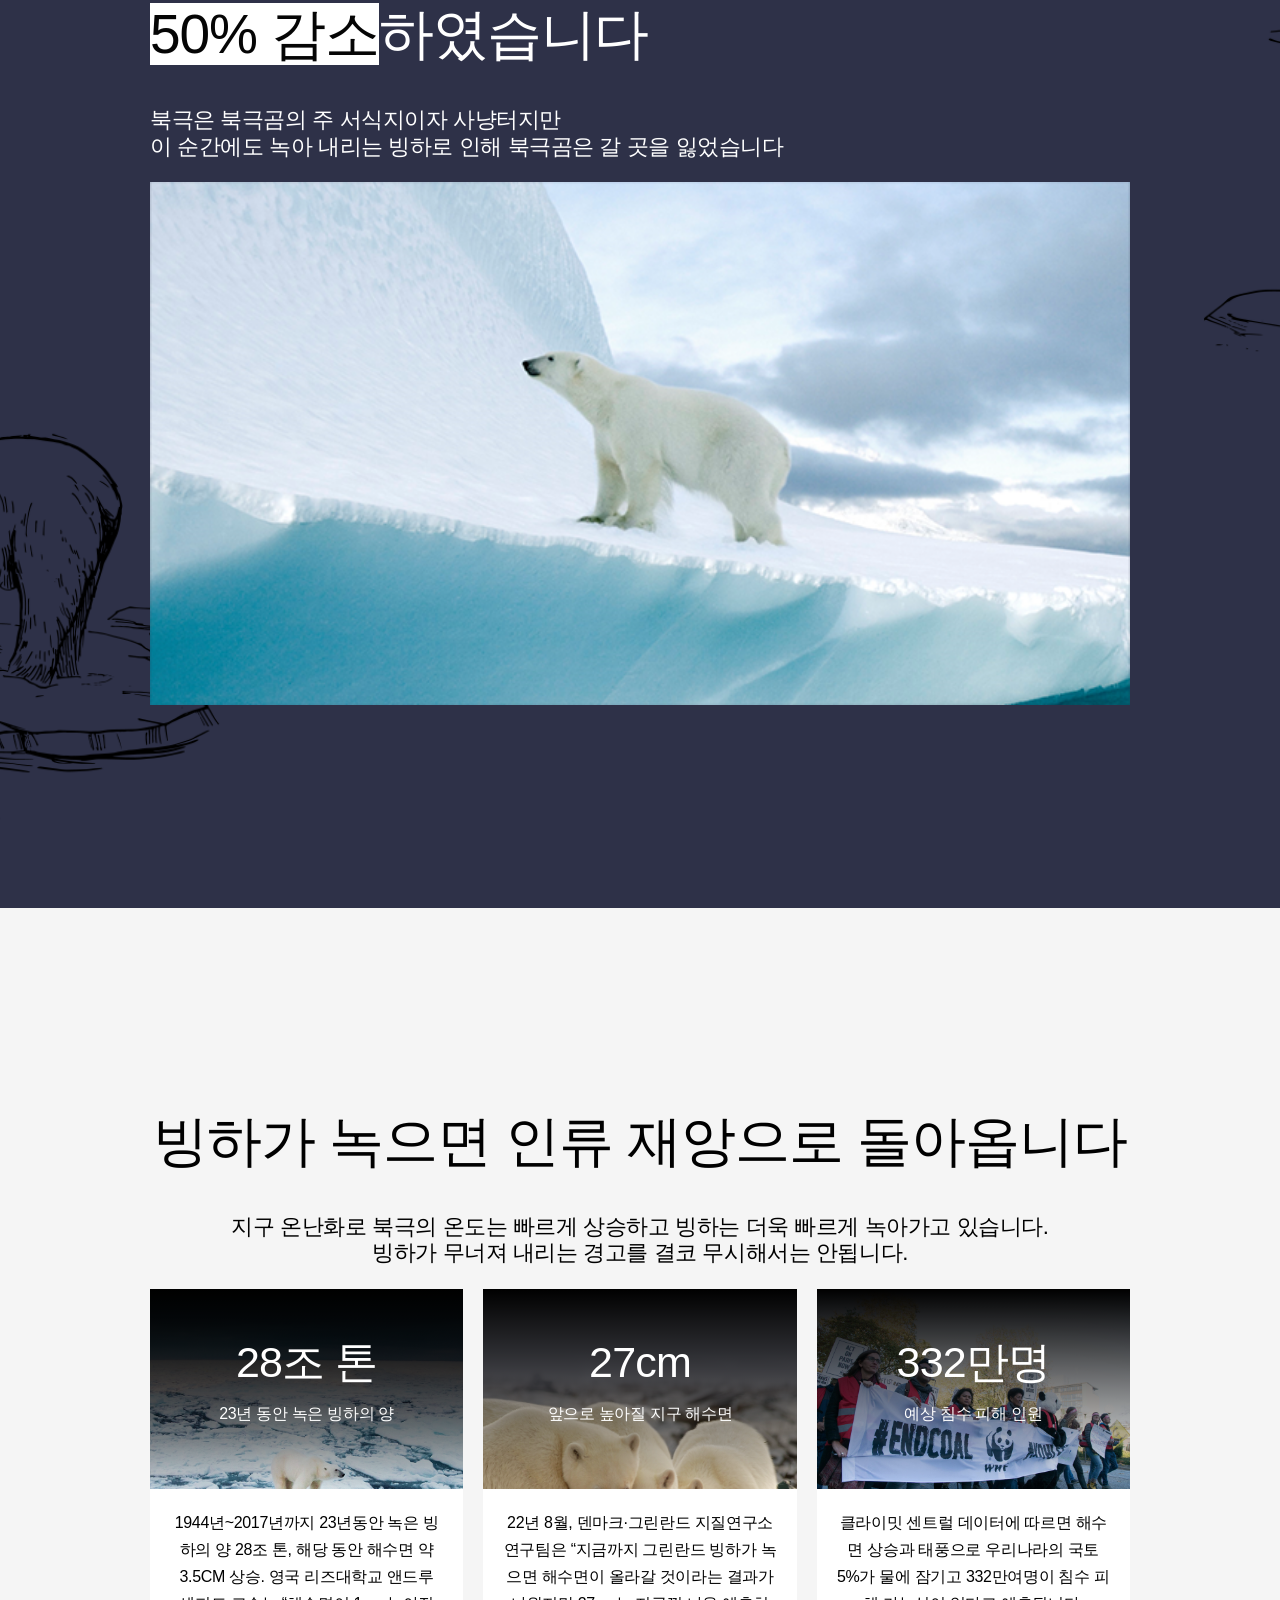
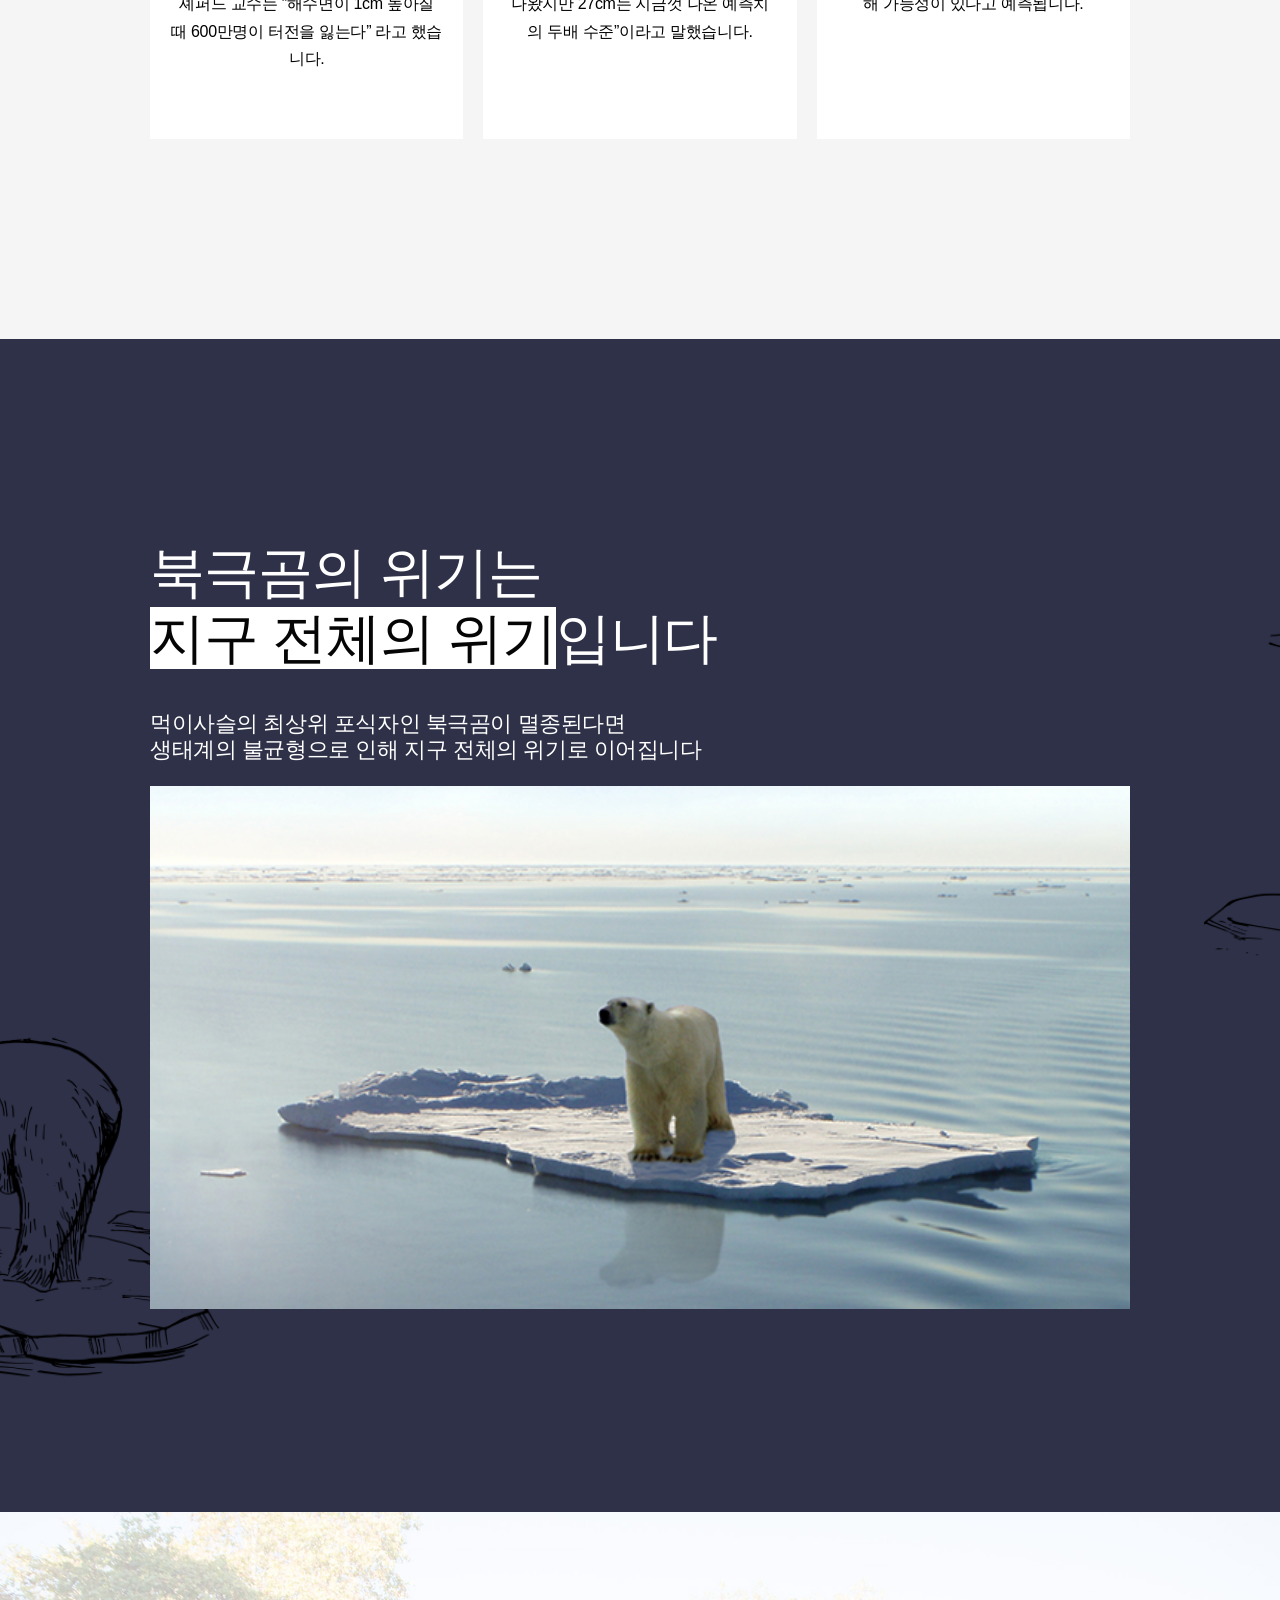
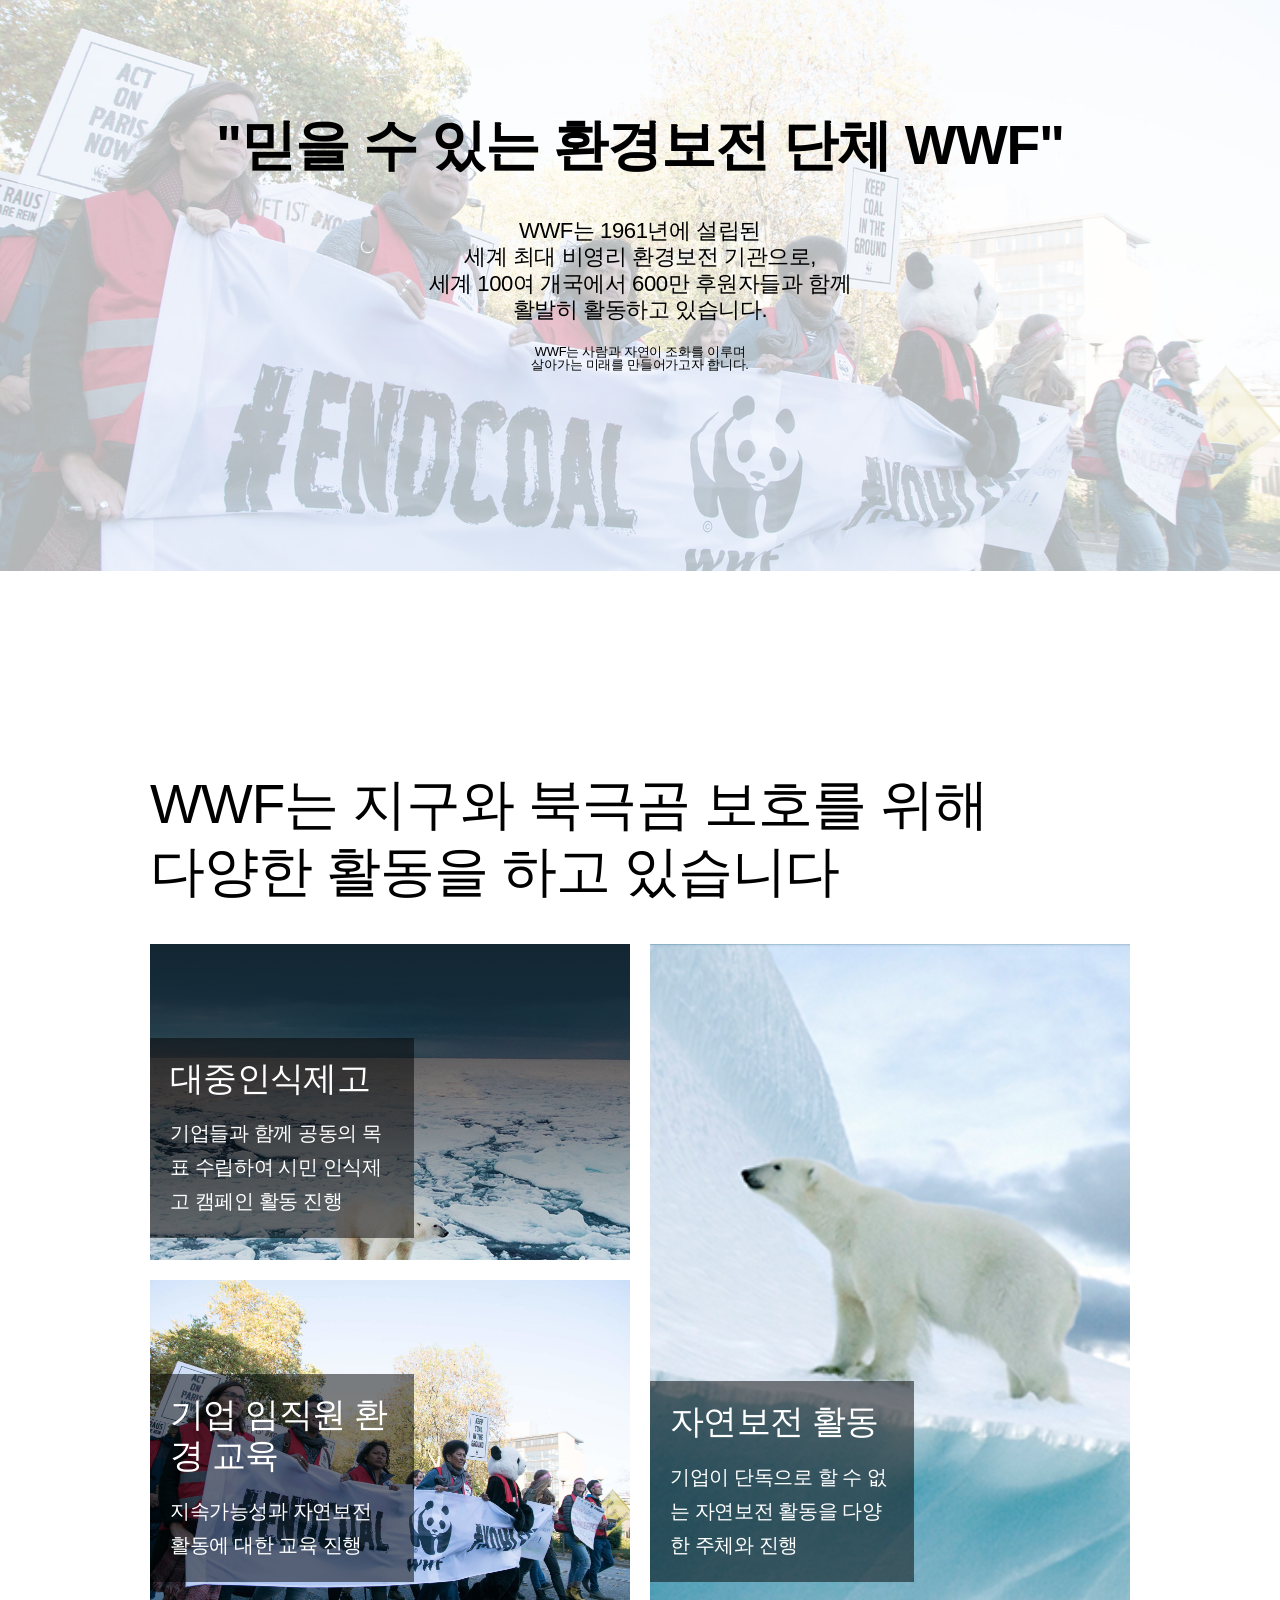
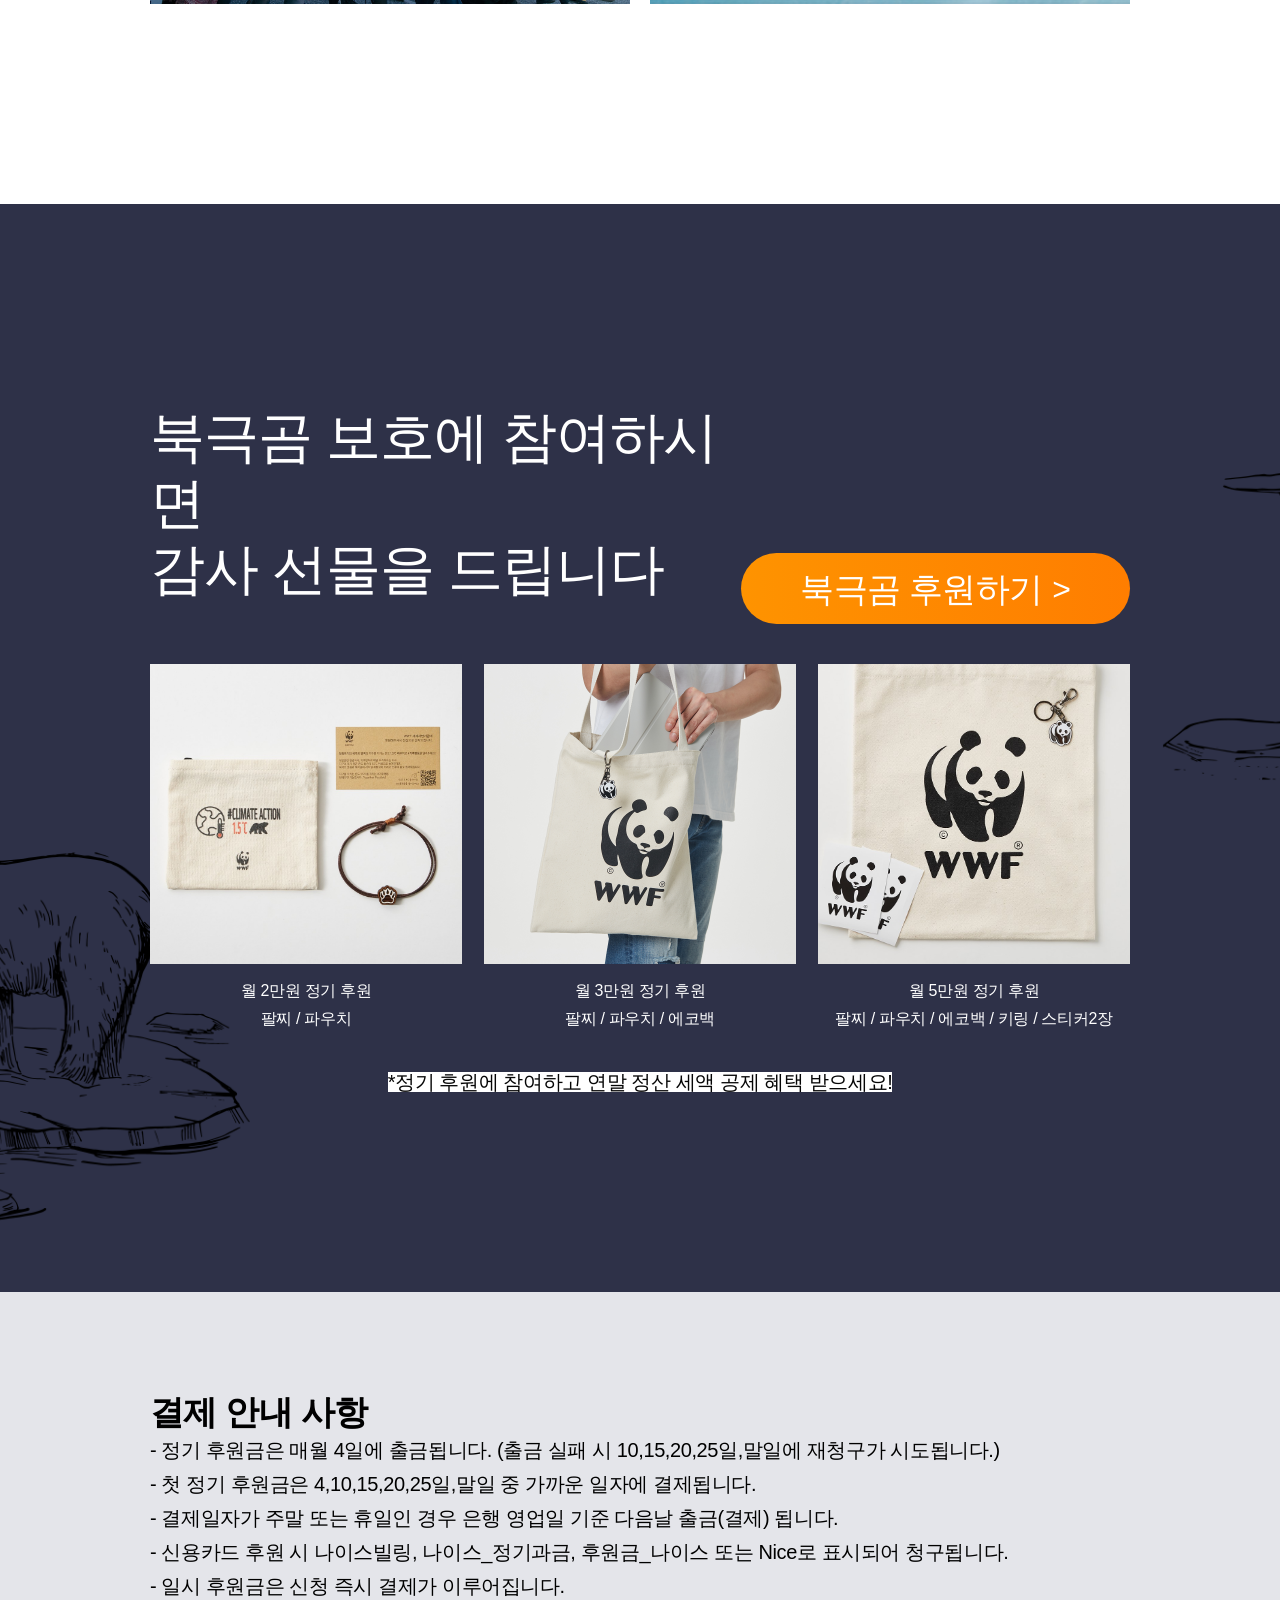
==== commit a69b8068: "10행 작업 완료" ====
--- a/index.html
+++ b/index.html
@@ -149,9 +149,65 @@
                 </ul>
             </div>
         </div>
-
         <!-- 9행 선물정보 -->
+        <div class="container gift_info_bg">
+            <div class="contents gift_info">
+                <div class="gift_title">
+                    <h1>북극곰 보호에 참여하시면<br>감사 선물을 드립니다</h1>
+                    <a href="#" class="sponsor_btn"><em>북극곰 후원하기</em></a>
+                </div>
+                <ul class="gift_list">
+                    <li>
+                        <div class="gift_list_bg"></div>
+                        <div class="gift">
+                            <p>월 2만원 정기 후원</p>
+                            <p>팔찌 / 파우치</p>
+                        </div>
+                    </li>
+                    <li>
+                        <div class="gift_list_bg"></div>
+                        <div class="gift">
+                            <p>월 3만원 정기 후원</p>
+                            <p>팔찌 / 파우치 / 에코백</p>
+                        </div>
+                    </li>
+                    <li>
+                        <div class="gift_list_bg"></div>
+                        <div class="gift">
+                            <p>월 5만원 정기 후원</p>
+                            <p>팔찌 / 파우치 / 에코백 / 키링 / 스티커2장</p>
+                        </div>
+                    </li>
+                    <!-- <li> 9행 이미지 태그 쓸 때(풀이)
+                        <p class="photo"><img src="./images/freebie2.jpg" alt=""></p>
+                        <h2>월 2만원 정기 후원</h2>
+                        <p>팔찌 / 파우치</p>
+                    </li>
+                    <li>
+                        <p class="photo"></p>
+                        <h2>월 3만원 정기 후원</h2>
+                        <p>팔찌 / 파우치 / 에코백</p>
+                    </li>
+                    <li>
+                        <p class="photo"></p>
+                        <h2>월 5만원 정기 후원</h2>
+                        <p>팔찌 / 파우치 / 에코백 / 키링 / 스티커2장</p>
+                    </li> -->
+                </ul>
+                <p class="info">*정기 후원에 참여하고 연말 정산 세액 공제 혜택 받으세요!</p>
+            </div>
+        </div>
         <!-- 10행 안내 -->
+        <div class="container pay_bg">
+            <dl class="contents pay">
+                <dt>결제 안내 사항</dt>
+                <dd>- 정기 후원금은 매월 4일에 출금됩니다. (출금 실패 시 10,15,20,25일,말일에 재청구가 시도됩니다.)</dd>
+                <dd>- 첫 정기 후원금은 4,10,15,20,25일,말일 중 가까운 일자에 결제됩니다.</dd>
+                <dd>- 결제일자가 주말 또는 휴일인 경우 은행 영업일 기준 다음날 출금(결제) 됩니다.</dd>
+                <dd>- 신용카드 후원 시 나이스빌링, 나이스_정기과금, 후원금_나이스 또는 Nice로 표시되어 청구됩니다.</dd>
+                <dd>- 일시 후원금은 신청 즉시 결제가 이루어집니다.</dd>
+            </dl>
+        </div>
     </div>
 </body>
 </html>
--- a/styles/index.css
+++ b/styles/index.css
@@ -182,4 +182,66 @@
     font-size: 0.81rem;
     line-height: 1.7; margin: 0 0 22px;
 }
-#wrap .activity_bg .activity .details li .txt dd:last-child {margin:0;}+#wrap .activity_bg .activity .details li .txt dd:last-child {margin:0;}
+/* -------------------------------------------------------------------------- 9행 */
+#wrap .gift_info_bg {background-image: url(../images/reduction_50_bg.png);}
+#wrap .gift_info_bg .gift_info {text-align: center;}
+#wrap .gift_info_bg .gift_info .gift_title {display: flex; flex-flow: column nowrap; padding: 0 0 40px;}
+#wrap .gift_info_bg .gift_info .gift_title h1 {color:#fff; margin: 0 0 22px; text-align: left;}
+#wrap .gift_info_bg .gift_info .gift_title .sponsor_btn {margin: 0;}
+#wrap .gift_info_bg .gift_info .gift_title .sponsor_btn em {}
+#wrap .gift_info_bg .gift_info .gift_list {
+    display: grid; gap : 22px;
+    grid-template-areas:
+        'sponser2'
+        'sponser3'
+        'sponser4';
+}
+#wrap .gift_info_bg .gift_info .gift_list li {}
+#wrap .gift_info_bg .gift_info .gift_list li .gift_list_bg {background-size: cover; background-position: center; height: 150px;}
+#wrap .gift_info_bg .gift_info .gift_list li:nth-child(1) {grid-area: sponser2;}
+#wrap .gift_info_bg .gift_info .gift_list li:nth-child(2) {grid-area: sponser3;}
+#wrap .gift_info_bg .gift_info .gift_list li:nth-child(3) {padding-bottom: 40px; grid-area: sponser4;}
+#wrap .gift_info_bg .gift_info .gift_list li:nth-child(1) .gift_list_bg {background-image: url(../images/freebie2.jpg);}
+#wrap .gift_info_bg .gift_info .gift_list li:nth-child(2) .gift_list_bg {background-image: url(../images/freebie1.jpg);}
+#wrap .gift_info_bg .gift_info .gift_list li:nth-child(3) .gift_list_bg {background-image: url(../images/freebie3.jpg);}
+#wrap .gift_info_bg .gift_info .gift_list li .gift {padding: 13px 0 0;}
+#wrap .gift_info_bg .gift_info .gift_list li .gift p {line-height: 1.7; color: #fff; text-align: center;}
+#wrap .gift_info_bg .gift_info .info {color: #050505; background-color: #fff; display: inline-block;}
+/* =================================================================================== 9행풀이 */
+/* #wrap .gift_info_bg {background-image: url(../images/reduction_50_bg.png);}
+#wrap .gift_info_bg .gift_info {text-align: center;}
+#wrap .gift_info_bg .gift_info > * {background-color: turquoise;}
+#wrap .gift_info_bg .gift_info .gift_title {display: flex; flex-flow: column nowrap;}
+#wrap .gift_info_bg .gift_info .gift_title h1 {}
+#wrap .gift_info_bg .gift_info .gift_title .sponsor_btn {margin: 0;}
+#wrap .gift_info_bg .gift_info .gift_title .sponsor_btn em {}
+#wrap .gift_info_bg .gift_info .gift_list {
+    display: grid; gap:20px;
+    grid-template-areas: 
+        'sponser2'
+        'sponser3'
+        'sponser4';
+}
+#wrap .gift_info_bg .gift_info .gift_list li {}
+#wrap .gift_info_bg .gift_info .gift_list li:nth-child(1) {grid-area: sponser2;}
+#wrap .gift_info_bg .gift_info .gift_list li:nth-child(2) {grid-area: sponser3;}
+#wrap .gift_info_bg .gift_info .gift_list li:nth-child(3) {grid-area: sponser4;}
+#wrap .gift_info_bg .gift_info .gift_list li:nth-child(2) .photo {background-image: url(../images/freebie1.jpg);}
+#wrap .gift_info_bg .gift_info .gift_list li:nth-child(3) .photo {background-image: url(../images/freebie3.jpg);}
+#wrap .gift_info_bg .gift_info .gift_list li .photo {
+    height: 150px; overflow: hidden;
+    background-size: cover; background-position: center;
+}
+#wrap .gift_info_bg .gift_info .gift_list li .photo img {width: 100%; transform: translateY(-100px);} -1열
+#wrap .gift_info_bg .gift_info .gift_list li h2 {margin-top: 13px;} 
+#wrap .gift_info_bg .gift_info .gift_list li h2+p {}
+#wrap .gift_info_bg .gift_info .gift_list li h2,
+#wrap .gift_info_bg .gift_info .gift_list li h2+p {text-align: center; color: #fff;}
+#wrap .gift_info_bg .gift_info .gift_list li .gift_list_bg {}
+#wrap .gift_info_bg .gift_info .info {background-color: #fff; color:#050505; display: inline-block;} */
+/* ----------------------------------------------------------------------------------- 10행 */
+#wrap .pay_bg {background-image: url(../images/bg3.png);}
+#wrap .pay_bg .pay {}
+#wrap .pay_bg .pay dt {font-size: 1.38rem; font-weight: 700; line-height: 1.2;}
+#wrap .pay_bg .pay dd {line-height: 1.7;}
--- a/styles/responsive.css
+++ b/styles/responsive.css
@@ -4,7 +4,6 @@
     #wrap .container {padding: 200px 80px;}
     #wrap .container .contents h1 {font-size: 2rem;}
     #wrap .container .contents h1+p {font-size: 1rem;line-height: 1.2;}
-
     /* ---------------------------------------------- 2행 퀴즈 */
     #wrap .quiz_bg .quiz {flex-flow: row nowrap;}
     /* #wrap .quiz_bg .quiz > * {flex:1;} */
@@ -20,7 +19,8 @@
     #wrap .humanity_bg .humanity .list li {flex:1;}
     #wrap .humanity_bg .humanity .list li dl {height:200px;}
     #wrap .humanity .list .txt {height:350px;}
-
+    /* =============================================== 10행 */
+    #wrap .pay_bg {padding: 100px 80px;}
 }
 @media screen and (min-width:860px) {
     #wrap .container .contents h1 {font-size: 2.5rem;}
@@ -30,10 +30,17 @@
     #wrap .humanity .list li dl dt {font-size: 2.69rem;}
     #wrap .humanity .list .txt p {font-size: 1rem;}
     #wrap .humanity .list .txt {height:300px;}
-
-
-} /* 860~1023 */
-
+    /* ============================================= 9행 */
+    #wrap .gift_info_bg .gift_info {text-align: right;}
+    #wrap .gift_info_bg .gift_info .gift_title {flex-flow: row nowrap; justify-content: space-between; align-items: flex-end;}
+    #wrap .gift_info_bg .gift_info .gift_list {
+        grid-template-areas: 
+            'sponser2 sponser3'
+            'sponser4 sponser4';
+        grid-template-columns: 1fr 1fr;
+    }
+    #wrap .gift_info_bg .gift_info .gift_list li .gift_list_bg {height: 300px;}
+} /* ------------------------------------------------------------------------------------860~1023 */
 @media screen and (min-width:1024px) {
     #wrap .intro {padding: 410px 0 100px;}
     #wrap .intro .logo {width:32px; left:36px; top:30px;}
@@ -51,6 +58,22 @@
     #wrap .quiz_bg .quiz .quiz_list #quiz_form ul li {margin-bottom: 14px;}
     #wrap .quiz_bg .quiz .quiz_list #quiz_form ul li label {font-size: 1.25rem; background-size: 28px; display: block; line-height: 2;}
     #wrap .humanity .list .txt {height:250px;}
+    
+} /* --------------------------------------------------------------------------------1024~1250 */
+@media screen and (min-width:1250px) {
+    #wrap .container {padding: 200px 150px;}
+    #wrap .container .contents h1 {font-size: 3.44rem;}
+    #wrap .container .contents h1+p {font-size: 1.38rem;line-height: 1.2;}
+    #wrap .intro {padding:447px 0 100px;}
+    #wrap .intro .logo {width:42px; left:61px; top:53px;}
+    #wrap .intro h1 span {font-size: 4.38rem;}
+    #wrap .intro h1 span:nth-child(1) {font-weight: 400;}
+    #wrap .intro h1 span:nth-child(2) {font-weight: 700;}
+    #wrap .container .sponsor_btn {width:409px; height: 71px;}
+    #wrap .container .sponsor_btn em {font-size: 2.13rem;}
+    #wrap .container .sponsor_btn::after {font-size:2rem;}
+    #wrap .humanity .list .txt {height:250px;}
+    /* ---------------------------------------------- 2행 퀴즈 */
     /* ----------------------------------------------- 8행 */
     #wrap .activity_bg .activity .details {
         grid-template-areas:
@@ -69,21 +92,17 @@
     font-size: 1.25rem;
     line-height: 1.7;
 }
-
-} /* 1024~1250 */
-@media screen and (min-width:1250px) {
-    #wrap .container {padding: 200px 335px;}
-    #wrap .container .contents h1 {font-size: 3.44rem;}
-    #wrap .container .contents h1+p {font-size: 1.38rem;line-height: 1.2;}
-    #wrap .intro {padding:447px 0 100px;}
-    #wrap .intro .logo {width:42px; left:61px; top:53px;}
-    #wrap .intro h1 span {font-size: 4.38rem;}
-    #wrap .intro h1 span:nth-child(1) {font-weight: 400;}
-    #wrap .intro h1 span:nth-child(2) {font-weight: 700;}
-    #wrap .container .sponsor_btn {width:409px; height: 71px;}
-    #wrap .container .sponsor_btn em {font-size: 2.13rem;}
-    #wrap .container .sponsor_btn::after {font-size:2rem;}
-    #wrap .humanity .list .txt {height:250px;}
-
-        /* ---------------------------------------------- 2행 퀴즈 */
+/* ============================================= 9행 */
+    #wrap .gift_info_bg .gift_info .gift_list {
+        grid-template-areas: 
+            'sponser2 sponser3 sponser4';
+        grid-template-columns: 1fr 1fr 1fr;
+    }
+    #wrap .gift_info_bg .gift_info {text-align: center;}
+    #wrap .gift_info_bg .gift_info .info {font-size: 1.25rem;}
+/* ============================================= 10행 */
+    #wrap .pay_bg {padding: 100px 150px;}
+    #wrap .pay_bg .pay {margin: 0 auto;}
+    #wrap .pay_bg .pay dt {font-size: 2.13rem;}
+    #wrap .pay_bg .pay dd {font-size: 1.25rem;}
 }
